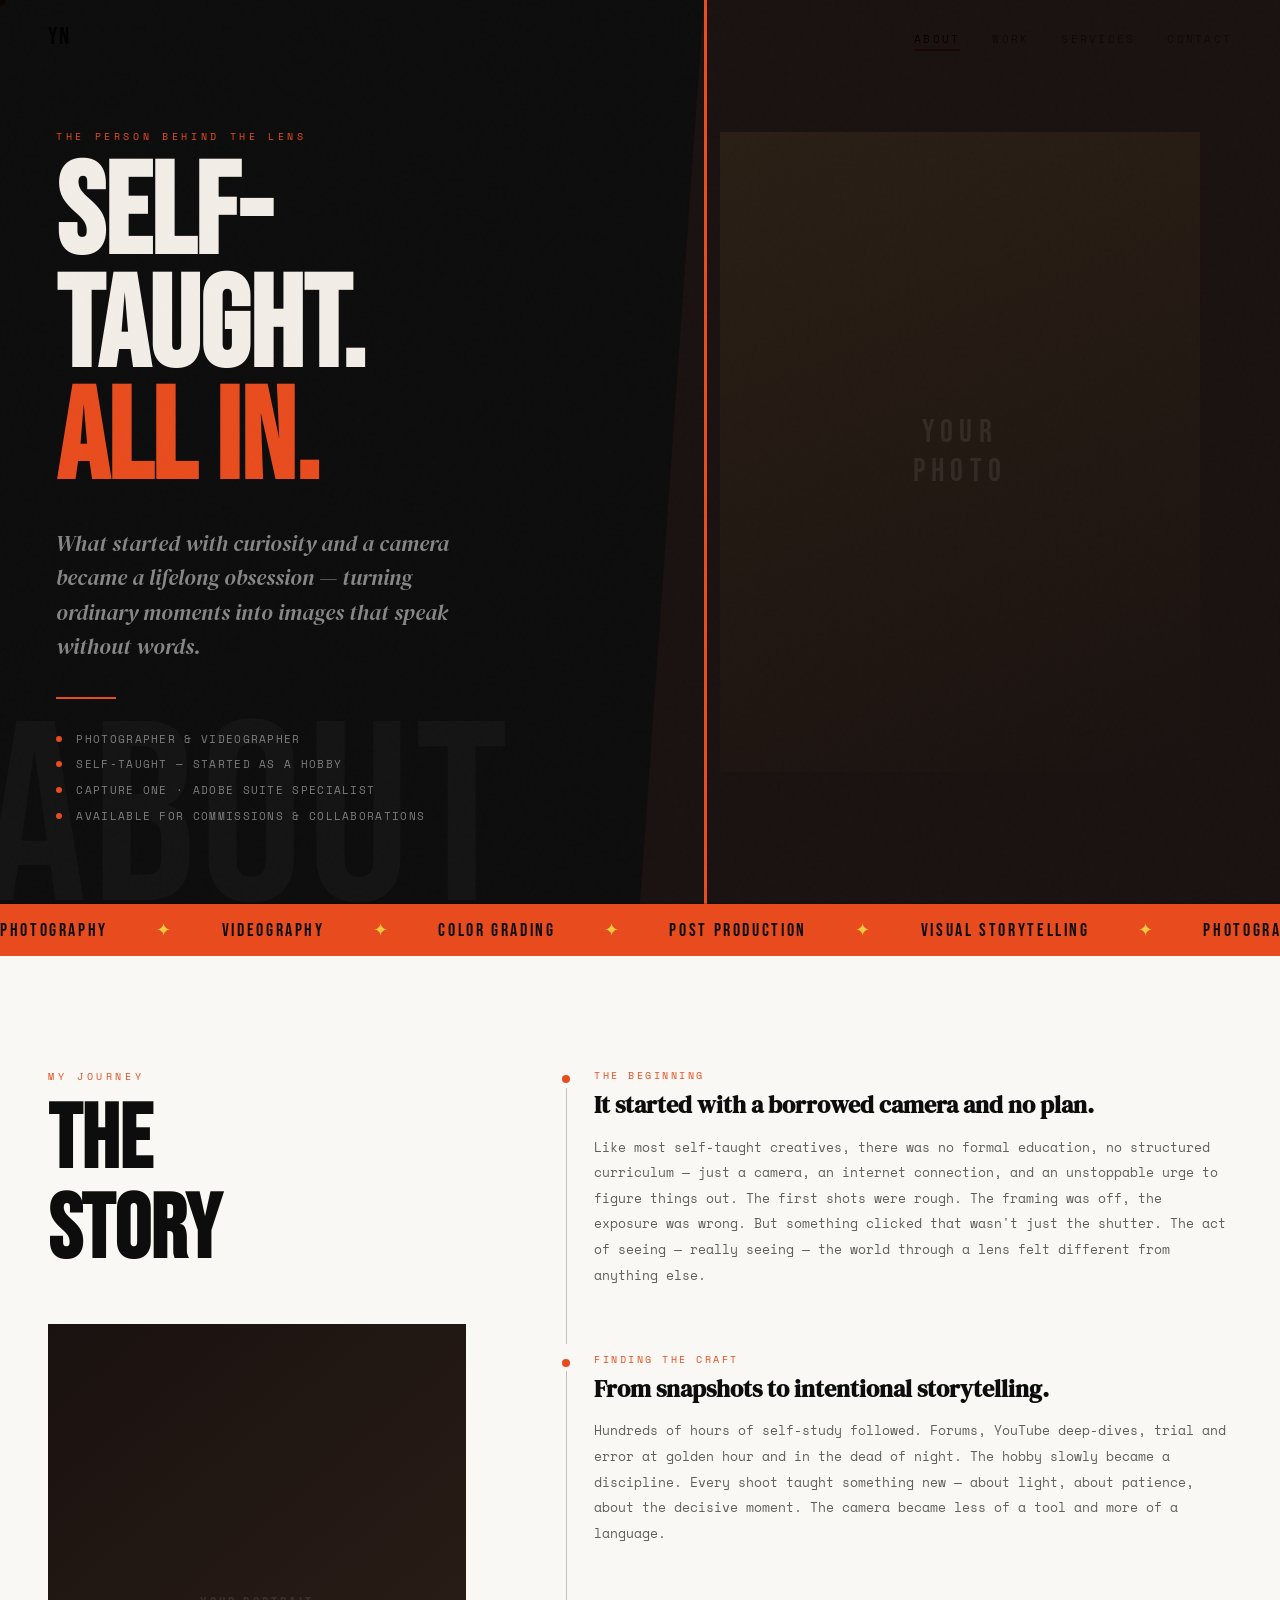
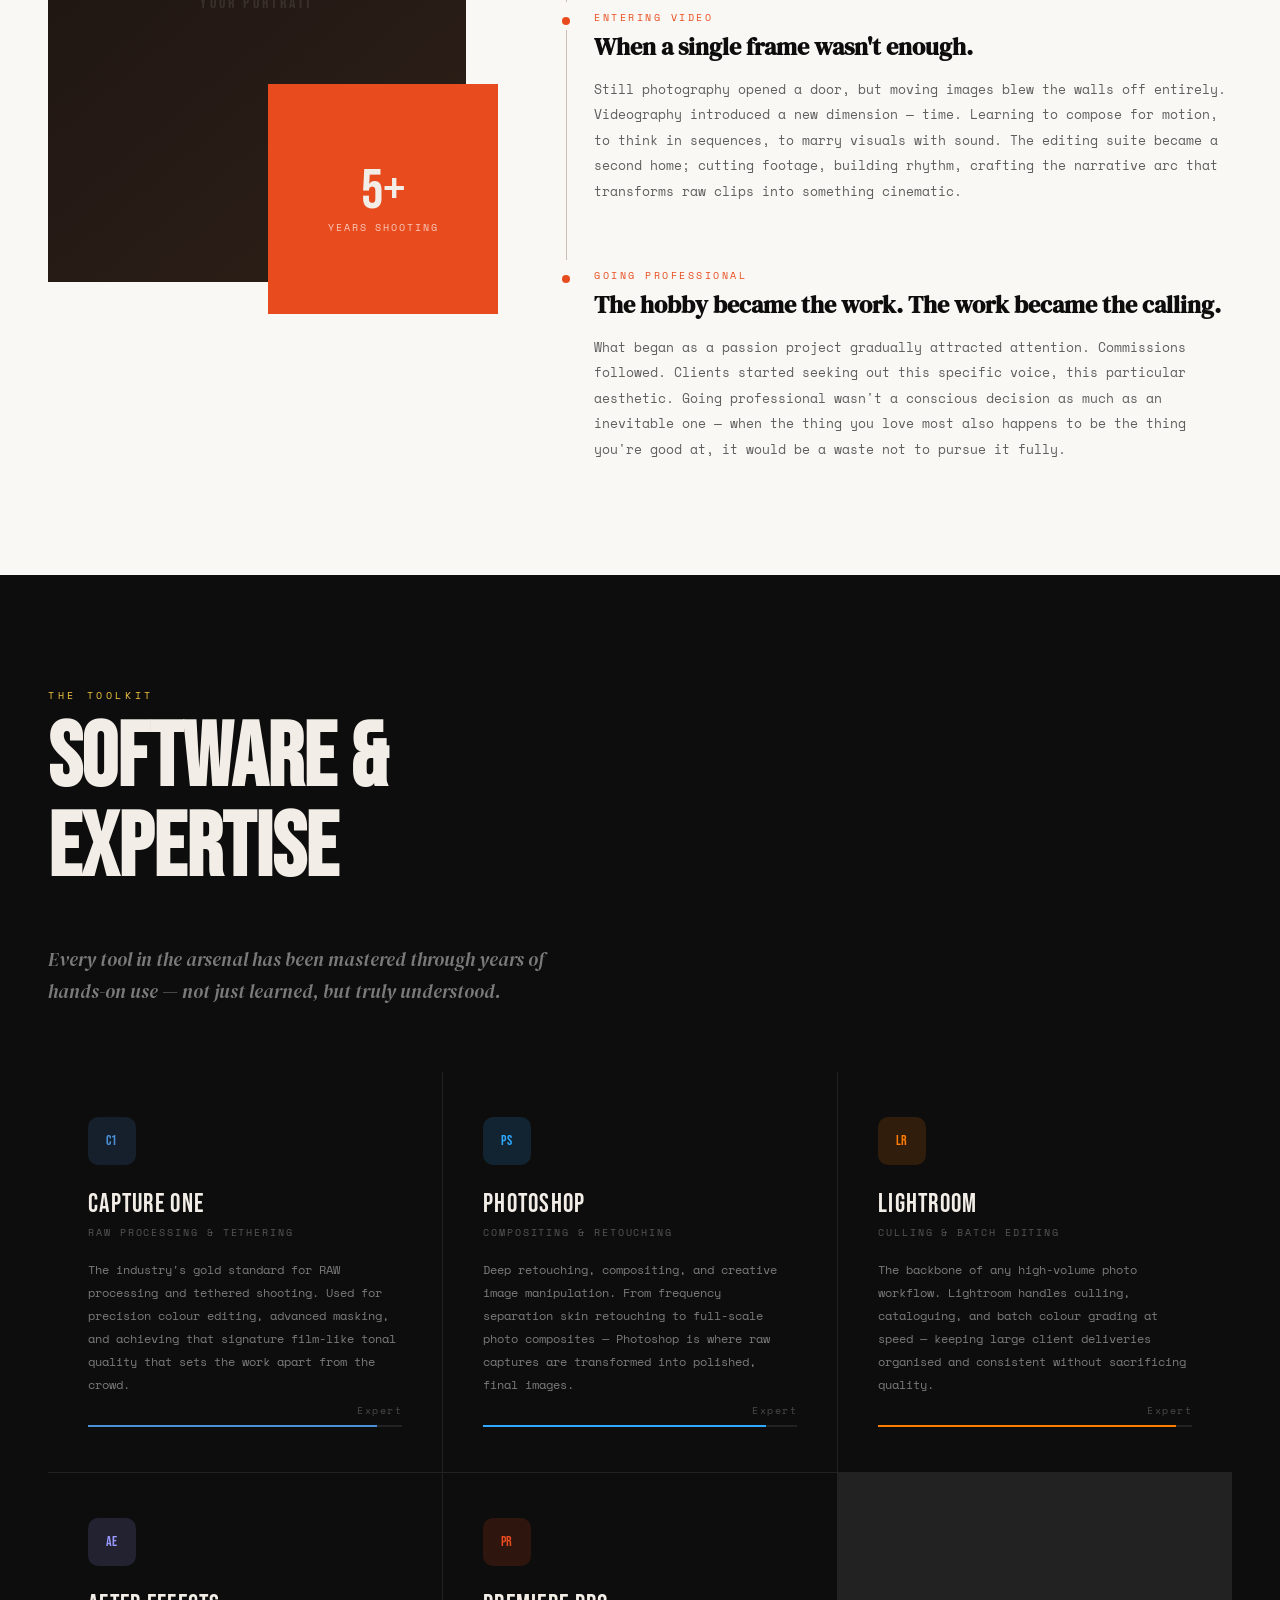
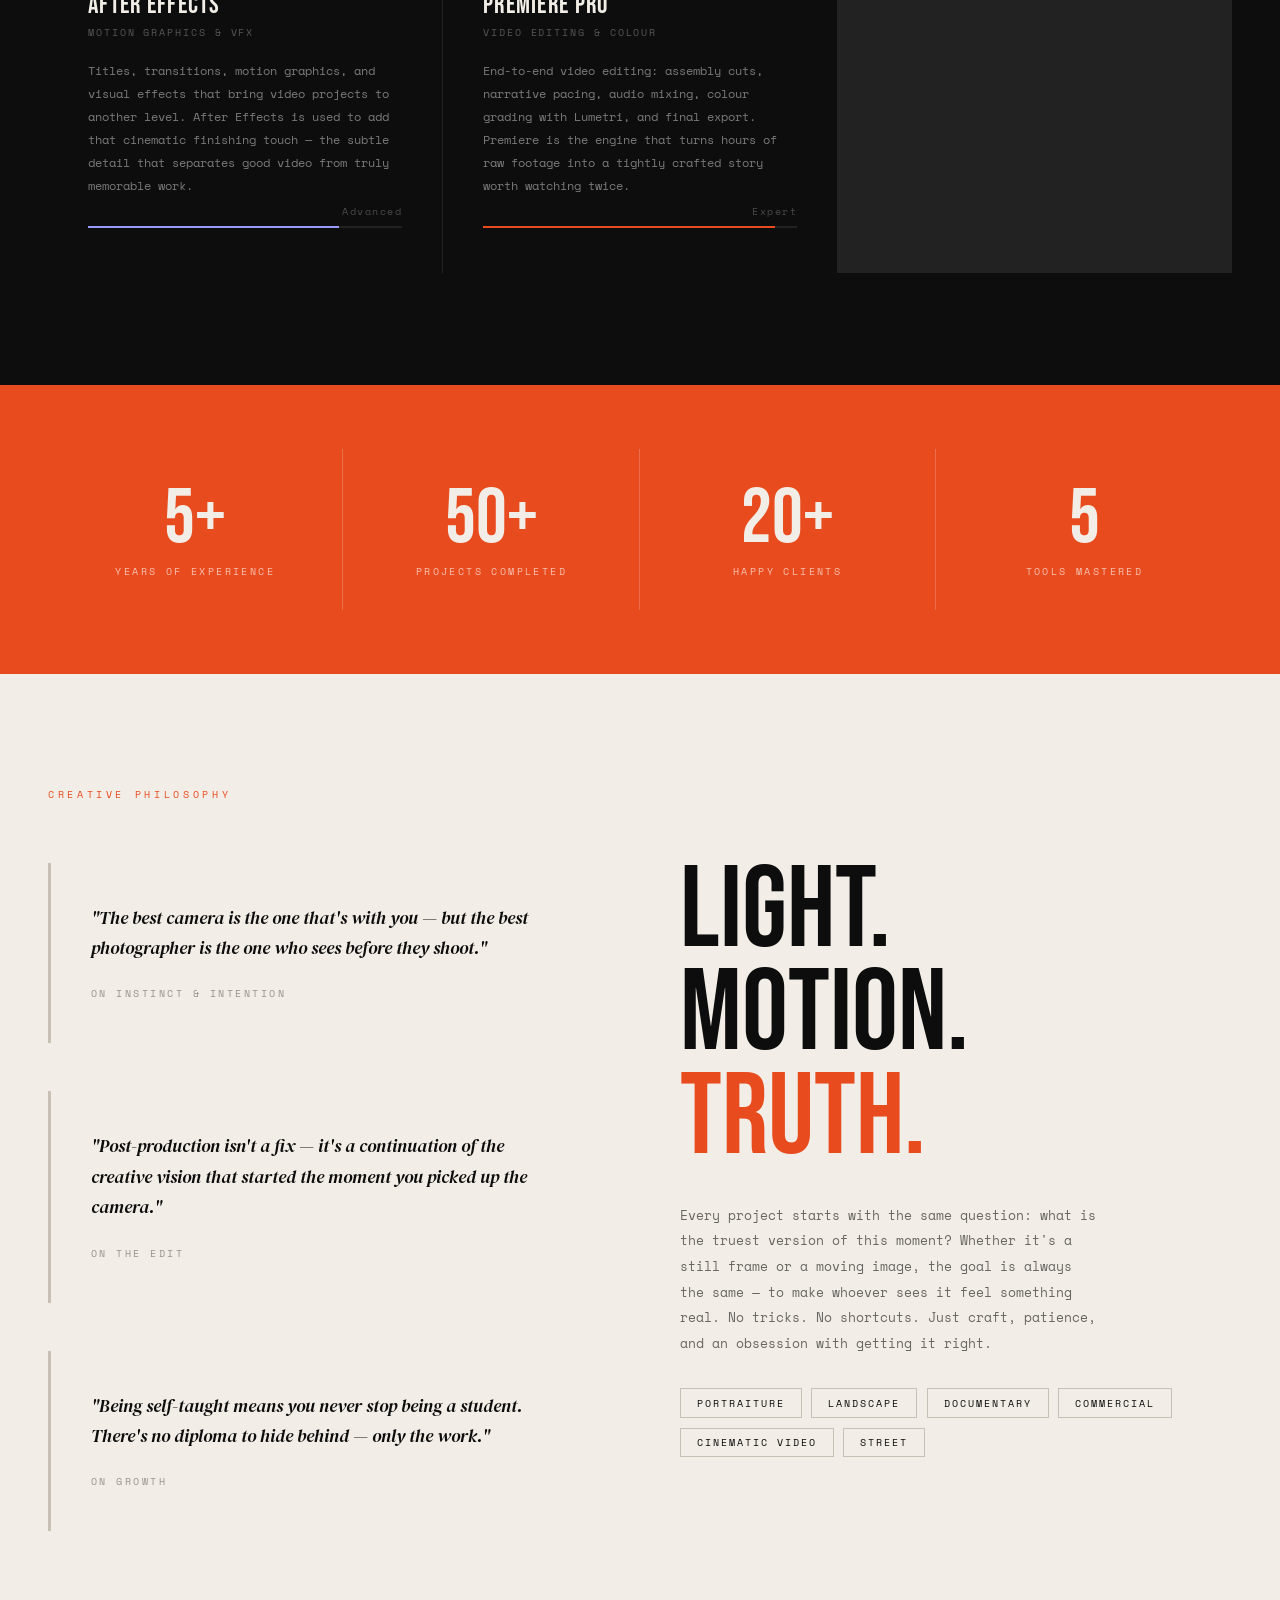
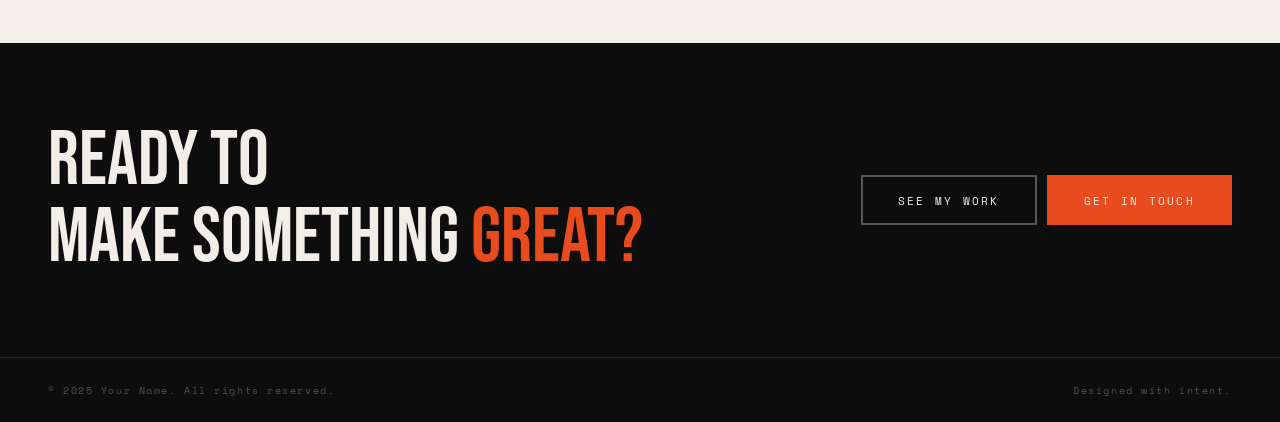
==== about.html @ b1ff2619 "Created the about me and links in the pages." ====
<!DOCTYPE html>
<html lang="en">
<head>
  <meta charset="UTF-8" />
  <meta name="viewport" content="width=device-width, initial-scale=1.0"/>
  <title>About — Your Name</title>
  <link href="https://fonts.googleapis.com/css2?family=Bebas+Neue&family=DM+Serif+Display:ital@0;1&family=Space+Mono:ital@0;1&display=swap" rel="stylesheet"/>
  <style>
    *, *::before, *::after { box-sizing: border-box; margin: 0; padding: 0; }

    :root {
      --ink:   #0d0d0d;
      --paper: #f2ede6;
      --fire:  #e84c1e;
      --gold:  #f5c842;
      --mist:  #c8c0b5;
      --white: #faf8f4;
    }

    html { scroll-behavior: smooth; }

    body {
      background: var(--paper);
      color: var(--ink);
      font-family: 'Space Mono', monospace;
      overflow-x: hidden;
      cursor: crosshair;
    }

    /* ── NOISE ── */
    body::before {
      content: '';
      position: fixed; inset: 0;
      background-image: url("data:image/svg+xml,%3Csvg viewBox='0 0 256 256' xmlns='http://www.w3.org/2000/svg'%3E%3Cfilter id='noise'%3E%3CfeTurbulence type='fractalNoise' baseFrequency='0.9' numOctaves='4' stitchTiles='stitch'/%3E%3C/filter%3E%3Crect width='100%25' height='100%25' filter='url(%23noise)' opacity='0.04'/%3E%3C/svg%3E");
      pointer-events: none; z-index: 9999; opacity: 0.4;
    }

    /* ── CURSOR ── */
    .cursor {
      width: 12px; height: 12px;
      background: var(--fire); border-radius: 50%;
      position: fixed; pointer-events: none; z-index: 10000;
      transform: translate(-50%, -50%);
      transition: transform 0.12s ease, background 0.2s;
      mix-blend-mode: multiply;
    }

    /* ── NAV ── */
    nav {
      position: fixed; top: 0; left: 0; right: 0;
      z-index: 100;
      display: flex; justify-content: space-between; align-items: center;
      padding: 1.4rem 3rem;
      mix-blend-mode: multiply;
    }
    .nav-logo {
      font-family: 'Bebas Neue', sans-serif;
      font-size: 1.5rem; letter-spacing: 0.1em;
      color: var(--ink); text-decoration: none;
    }
    .nav-links { display: flex; gap: 2rem; list-style: none; }
    .nav-links a {
      font-size: 0.7rem; letter-spacing: 0.2em;
      text-transform: uppercase; color: var(--ink);
      text-decoration: none; opacity: 0.6; transition: opacity 0.2s;
    }
    .nav-links a:hover { opacity: 1; }
    .nav-links a.active {
      opacity: 1; border-bottom: 2px solid var(--fire); padding-bottom: 2px;
    }

    /* ── HERO ── */
    .hero {
      min-height: 100vh;
      background: var(--ink);
      display: grid;
      grid-template-columns: 1fr 1fr;
      position: relative; overflow: hidden;
    }

    /* Large ghost text behind everything */
    .hero-ghost {
      position: absolute;
      bottom: -3rem; left: -1rem;
      font-family: 'Bebas Neue', sans-serif;
      font-size: clamp(6rem, 20vw, 18rem);
      color: rgba(255,255,255,0.03);
      letter-spacing: 0.02em;
      line-height: 1; pointer-events: none;
      white-space: nowrap;
    }

    .hero-left {
      display: flex; flex-direction: column; justify-content: flex-end;
      padding: 8rem 3.5rem 5rem;
      position: relative; z-index: 2;
    }

    .hero-label {
      font-size: 0.65rem; letter-spacing: 0.35em;
      text-transform: uppercase; color: var(--fire);
      margin-bottom: 1rem;
      opacity: 0; animation: fadeUp 0.7s ease 0.2s forwards;
    }

    .hero-title {
      font-family: 'Bebas Neue', sans-serif;
      font-size: clamp(4.5rem, 10vw, 9.5rem);
      line-height: 0.88; color: var(--paper);
      opacity: 0; animation: fadeUp 0.8s ease 0.35s forwards;
    }
    .hero-title span { color: var(--fire); }

    .hero-intro {
      font-family: 'DM Serif Display', serif;
      font-style: italic;
      font-size: clamp(1rem, 1.8vw, 1.35rem);
      color: rgba(255,255,255,0.5);
      line-height: 1.6; margin-top: 1.8rem; max-width: 400px;
      opacity: 0; animation: fadeUp 0.8s ease 0.5s forwards;
    }

    .hero-divider {
      width: 60px; height: 2px; background: var(--fire);
      margin: 2rem 0;
      opacity: 0; animation: fadeUp 0.8s ease 0.6s forwards;
    }

    .hero-quick-facts {
      display: flex; flex-direction: column; gap: 0.6rem;
      opacity: 0; animation: fadeUp 0.8s ease 0.7s forwards;
    }

    .fact {
      display: flex; align-items: center; gap: 0.9rem;
      font-size: 0.68rem; letter-spacing: 0.12em;
      text-transform: uppercase; color: rgba(255,255,255,0.45);
    }
    .fact-dot {
      width: 6px; height: 6px; border-radius: 50%;
      background: var(--fire); flex-shrink: 0;
    }

    .hero-right {
      position: relative; overflow: hidden;
    }

    .hero-photo-frame {
      position: absolute; inset: 0;
      clip-path: polygon(10% 0, 100% 0, 100% 100%, 0% 100%);
      background: #1a1210;
      display: flex; align-items: center; justify-content: center;
      opacity: 0; animation: fadeIn 1.2s ease 0.4s forwards;
    }

    .hero-photo-inner {
      width: 75%; aspect-ratio: 3/4;
      background: linear-gradient(160deg, #2a1f15 0%, #1a1210 100%);
      position: relative; overflow: hidden;
    }

    .hero-photo-inner img {
      width: 100%; height: 100%;
      object-fit: cover; object-position: center top;
      display: block;
    }

    /* Placeholder label */
    .hero-photo-inner::after {
      content: 'YOUR\APHOTO';
      white-space: pre;
      font-family: 'Bebas Neue', sans-serif;
      font-size: 2rem; letter-spacing: 0.2em;
      color: rgba(255,255,255,0.08);
      position: absolute; inset: 0;
      display: flex; align-items: center; justify-content: center;
      text-align: center;
    }

    /* Accent stripe */
    .hero-photo-frame::after {
      content: '';
      position: absolute; top: 0; left: 10%; width: 3px; height: 100%;
      background: var(--fire);
    }

    /* ── MARQUEE ── */
    .marquee-strip {
      background: var(--fire); padding: 0.9rem 0;
      overflow: hidden; white-space: nowrap;
    }
    .marquee-inner {
      display: inline-flex; gap: 3rem;
      animation: marquee 20s linear infinite;
    }
    .marquee-inner span {
      font-family: 'Bebas Neue', sans-serif;
      font-size: 1.1rem; letter-spacing: 0.15em;
    }
    .marquee-dot { color: var(--gold); }

    /* ── SECTION BASE ── */
    section { padding: 7rem 3rem; }

    .section-tag {
      font-size: 0.65rem; letter-spacing: 0.35em;
      text-transform: uppercase; color: var(--fire);
      margin-bottom: 0.8rem; display: block;
    }

    .section-title {
      font-family: 'Bebas Neue', sans-serif;
      font-size: clamp(3rem, 7vw, 6rem);
      line-height: 1; color: var(--ink); margin-bottom: 3rem;
    }

    /* ── STORY SECTION ── */
    #story { background: var(--white); }

    .story-layout {
      display: grid;
      grid-template-columns: 1fr 1.6fr;
      gap: 6rem; align-items: start;
      max-width: 1200px; margin: 0 auto;
    }

    .story-sticky {
      position: sticky; top: 8rem;
    }

    .story-year-block {
      margin-bottom: 2.5rem;
    }

    .year-num {
      font-family: 'Bebas Neue', sans-serif;
      font-size: 5rem; color: var(--mist);
      line-height: 1; display: block;
    }

    .year-label {
      font-size: 0.65rem; letter-spacing: 0.25em;
      text-transform: uppercase; opacity: 0.4;
    }

    .story-image-stack { position: relative; }

    .story-img-main {
      width: 100%;
      aspect-ratio: 3/4;
      background: linear-gradient(140deg, #1a1210, #2e2018);
      position: relative; overflow: hidden;
    }

    .story-img-main img {
      width: 100%; height: 100%;
      object-fit: cover; display: block;
    }

    .story-img-main::after {
      content: 'YOUR PORTRAIT';
      font-family: 'Bebas Neue', sans-serif;
      font-size: 1rem; letter-spacing: 0.2em;
      color: rgba(255,255,255,0.1);
      position: absolute; inset: 0;
      display: flex; align-items: center; justify-content: center;
    }

    .story-img-accent {
      position: absolute; bottom: -2rem; right: -2rem;
      width: 55%; aspect-ratio: 1;
      background: var(--fire);
      display: flex; align-items: center; justify-content: center;
      flex-direction: column;
      z-index: 2;
    }

    .accent-num {
      font-family: 'Bebas Neue', sans-serif;
      font-size: 3.5rem; color: var(--paper); line-height: 1;
    }
    .accent-label {
      font-size: 0.6rem; letter-spacing: 0.2em;
      text-transform: uppercase; color: rgba(255,255,255,0.7);
    }

    /* Timeline entries */
    .story-entries { display: flex; flex-direction: column; gap: 4rem; }

    .story-entry { position: relative; padding-left: 2rem; }

    .story-entry::before {
      content: '';
      position: absolute; left: 0; top: 0.4rem;
      width: 8px; height: 8px; border-radius: 50%;
      background: var(--fire);
    }

    .story-entry::after {
      content: '';
      position: absolute; left: 3.5px; top: 1.2rem;
      width: 1px; bottom: -3.5rem;
      background: var(--mist);
    }

    .story-entry:last-child::after { display: none; }

    .entry-period {
      font-size: 0.62rem; letter-spacing: 0.25em;
      text-transform: uppercase; color: var(--fire);
      margin-bottom: 0.5rem;
    }

    .entry-heading {
      font-family: 'DM Serif Display', serif;
      font-size: 1.5rem; margin-bottom: 0.9rem; line-height: 1.2;
    }

    .entry-body {
      font-size: 0.82rem; line-height: 1.95; opacity: 0.65;
    }

    /* ── TOOLS / SOFTWARE ── */
    #tools { background: var(--ink); }
    #tools .section-title { color: var(--paper); }
    #tools .section-tag { color: var(--gold); }

    .tools-intro {
      font-family: 'DM Serif Display', serif;
      font-style: italic;
      font-size: 1.2rem; color: rgba(255,255,255,0.45);
      max-width: 520px; line-height: 1.7;
      margin-bottom: 4rem;
    }

    .tools-grid {
      display: grid;
      grid-template-columns: repeat(3, 1fr);
      gap: 1px;
      background: #222;
      max-width: 1200px; margin: 0 auto;
    }

    .tool-card {
      background: #0d0d0d;
      padding: 2.8rem 2.5rem;
      position: relative; overflow: hidden;
      transition: background 0.3s;
    }

    .tool-card:hover { background: #141414; }

    .tool-card::before {
      content: '';
      position: absolute; bottom: 0; left: 0; right: 0;
      height: 3px;
      transform: scaleX(0); transform-origin: left;
      transition: transform 0.35s ease;
    }

    .tool-card:nth-child(1)::before { background: #4a90d9; }
    .tool-card:nth-child(2)::before { background: #31a8ff; }
    .tool-card:nth-child(3)::before { background: #ff7c00; }
    .tool-card:nth-child(4)::before { background: #9999ff; }
    .tool-card:nth-child(5)::before { background: var(--fire); }

    .tool-card:hover::before { transform: scaleX(1); }

    .tool-icon {
      width: 48px; height: 48px;
      border-radius: 10px;
      display: flex; align-items: center; justify-content: center;
      margin-bottom: 1.5rem;
      font-family: 'Bebas Neue', sans-serif;
      font-size: 0.85rem; letter-spacing: 0.05em;
    }

    .tool-card:nth-child(1) .tool-icon { background: rgba(74,144,217,0.15); color: #4a90d9; }
    .tool-card:nth-child(2) .tool-icon { background: rgba(49,168,255,0.15); color: #31a8ff; }
    .tool-card:nth-child(3) .tool-icon { background: rgba(255,124,0,0.15);   color: #ff7c00; }
    .tool-card:nth-child(4) .tool-icon { background: rgba(153,153,255,0.15); color: #9999ff; }
    .tool-card:nth-child(5) .tool-icon { background: rgba(232,76,30,0.15);   color: var(--fire); }

    .tool-name {
      font-family: 'Bebas Neue', sans-serif;
      font-size: 1.6rem; letter-spacing: 0.05em;
      color: var(--paper); margin-bottom: 0.3rem;
    }

    .tool-category {
      font-size: 0.6rem; letter-spacing: 0.2em;
      text-transform: uppercase; color: rgba(255,255,255,0.3);
      margin-bottom: 1.2rem;
    }

    .tool-desc {
      font-size: 0.78rem; line-height: 1.85;
      color: rgba(255,255,255,0.45);
    }

    .tool-skill-bar {
      margin-top: 1.8rem;
      height: 2px; background: #222; position: relative;
    }

    .tool-skill-fill {
      position: absolute; top: 0; left: 0; height: 100%;
      width: 0;
      transition: width 1.2s cubic-bezier(0.16, 1, 0.3, 1) 0.3s;
    }

    .tool-card:nth-child(1) .tool-skill-fill { background: #4a90d9; }
    .tool-card:nth-child(2) .tool-skill-fill { background: #31a8ff; }
    .tool-card:nth-child(3) .tool-skill-fill { background: #ff7c00; }
    .tool-card:nth-child(4) .tool-skill-fill { background: #9999ff; }
    .tool-card:nth-child(5) .tool-skill-fill { background: var(--fire); }

    .tool-skill-label {
      position: absolute; right: 0; top: -1.4rem;
      font-size: 0.6rem; letter-spacing: 0.15em;
      color: rgba(255,255,255,0.25);
    }

    /* ── PHILOSOPHY ── */
    #philosophy { background: var(--paper); overflow: hidden; }

    .philosophy-layout {
      max-width: 1200px; margin: 0 auto;
      display: grid; grid-template-columns: 1fr 1fr;
      gap: 5rem; align-items: center;
    }

    .philosophy-quotes { display: flex; flex-direction: column; gap: 3rem; }

    .quote-block {
      padding: 2.5rem;
      border-left: 3px solid var(--mist);
      position: relative;
      transition: border-color 0.3s;
    }
    .quote-block:hover { border-color: var(--fire); }

    .quote-text {
      font-family: 'DM Serif Display', serif;
      font-style: italic;
      font-size: 1.15rem; line-height: 1.65;
      color: var(--ink); margin-bottom: 1rem;
    }

    .quote-attr {
      font-size: 0.62rem; letter-spacing: 0.25em;
      text-transform: uppercase; opacity: 0.4;
    }

    .philosophy-visual {
      position: relative;
    }

    .philosophy-big-text {
      font-family: 'Bebas Neue', sans-serif;
      font-size: clamp(4rem, 9vw, 8rem);
      line-height: 0.9; color: var(--ink);
    }

    .philosophy-big-text em {
      color: var(--fire); font-style: normal;
      display: block;
    }

    .philosophy-body {
      font-size: 0.82rem; line-height: 1.95;
      opacity: 0.6; margin-top: 2rem; max-width: 420px;
    }

    .philosophy-tags {
      display: flex; flex-wrap: wrap; gap: 0.6rem;
      margin-top: 2rem;
    }

    .ptag {
      padding: 0.4rem 1rem;
      border: 1px solid var(--mist);
      font-size: 0.62rem; letter-spacing: 0.2em;
      text-transform: uppercase; color: var(--ink);
      transition: background 0.2s, border-color 0.2s;
    }
    .ptag:hover { background: var(--fire); border-color: var(--fire); color: var(--paper); }

    /* ── NUMBERS BAND ── */
    .numbers-band {
      background: var(--fire); padding: 4rem 3rem;
      display: grid; grid-template-columns: repeat(4, 1fr);
      gap: 1px; background: var(--fire);
    }

    .number-item {
      background: var(--fire);
      padding: 2rem; text-align: center;
      border-right: 1px solid rgba(255,255,255,0.2);
    }
    .number-item:last-child { border-right: none; }

    .number-val {
      font-family: 'Bebas Neue', sans-serif;
      font-size: clamp(3rem, 6vw, 5rem);
      color: var(--paper); line-height: 1;
      display: block;
    }

    .number-label {
      font-size: 0.6rem; letter-spacing: 0.25em;
      text-transform: uppercase;
      color: rgba(255,255,255,0.65); margin-top: 0.4rem;
    }

    /* ── CTA ── */
    .cta-strip {
      background: var(--ink); padding: 5rem 3rem;
      display: flex; justify-content: space-between; align-items: center;
    }

    .cta-text {
      font-family: 'Bebas Neue', sans-serif;
      font-size: clamp(2.5rem, 6vw, 5rem);
      color: var(--paper); line-height: 1;
    }
    .cta-text span { color: var(--fire); }

    .btn {
      display: inline-block;
      padding: 0.9rem 2.2rem;
      background: var(--fire); color: var(--paper);
      font-family: 'Space Mono', monospace;
      font-size: 0.7rem; letter-spacing: 0.2em;
      text-transform: uppercase; text-decoration: none;
      border: 2px solid var(--fire);
      transition: background 0.2s, color 0.2s, transform 0.2s;
      white-space: nowrap;
    }
    .btn:hover { background: var(--gold); border-color: var(--gold); color: var(--ink); transform: translate(-3px,-3px); }

    .btn-outline {
      background: transparent; color: var(--paper);
      border-color: rgba(255,255,255,0.3);
      margin-left: 1rem;
    }
    .btn-outline:hover { background: var(--paper); color: var(--ink); border-color: var(--paper); }

    /* ── FOOTER ── */
    footer {
      background: var(--ink); border-top: 1px solid #222;
      padding: 1.5rem 3rem;
      display: flex; justify-content: space-between; align-items: center;
      color: var(--paper);
    }
    footer p { font-size: 0.65rem; opacity: 0.3; letter-spacing: 0.15em; }

    /* ── ANIMATIONS ── */
    @keyframes fadeUp {
      from { opacity: 0; transform: translateY(30px); }
      to   { opacity: 1; transform: translateY(0); }
    }
    @keyframes fadeIn {
      from { opacity: 0; }
      to   { opacity: 1; }
    }
    @keyframes marquee {
      from { transform: translateX(0); }
      to   { transform: translateX(-50%); }
    }

    .reveal {
      opacity: 0; transform: translateY(40px);
      transition: opacity 0.75s ease, transform 0.75s ease;
    }
    .reveal.visible { opacity: 1; transform: translateY(0); }

    .reveal-delay-1 { transition-delay: 0.1s; }
    .reveal-delay-2 { transition-delay: 0.2s; }
    .reveal-delay-3 { transition-delay: 0.3s; }
    .reveal-delay-4 { transition-delay: 0.4s; }

    /* ── RESPONSIVE ── */
    @media (max-width: 960px) {
      .hero { grid-template-columns: 1fr; }
      .hero-right { display: none; }
      .story-layout { grid-template-columns: 1fr; gap: 3rem; }
      .story-sticky { position: static; }
      .tools-grid { grid-template-columns: 1fr 1fr; }
      .philosophy-layout { grid-template-columns: 1fr; }
      .numbers-band { grid-template-columns: repeat(2, 1fr); }
      .cta-strip { flex-direction: column; gap: 2.5rem; text-align: center; }
    }
    @media (max-width: 600px) {
      nav { padding: 1.2rem 1.5rem; }
      section, .cta-strip { padding: 5rem 1.5rem; }
      .tools-grid { grid-template-columns: 1fr; }
      .numbers-band { grid-template-columns: 1fr 1fr; }
    }
  </style>
</head>
<body>

  <div class="cursor" id="cursor"></div>

  <!-- NAV -->
  <nav>
    <a href="portfolio.html" class="nav-logo">YN</a>
    <ul class="nav-links">
      <li><a href="about.html" class="active">About</a></li>
      <li><a href="works.html">Work</a></li>
      <li><a href="portfolio.html#services">Services</a></li>
      <li><a href="portfolio.html#contact">Contact</a></li>
    </ul>
  </nav>

  <!-- HERO -->
  <div class="hero">
    <div class="hero-ghost">ABOUT</div>
    <div class="hero-left">
      <p class="hero-label">The Person Behind the Lens</p>
      <h1 class="hero-title">Self-<br>Taught.<br><span>All In.</span></h1>
      <p class="hero-intro">What started with curiosity and a camera became a lifelong obsession — turning ordinary moments into images that speak without words.</p>
      <div class="hero-divider"></div>
      <div class="hero-quick-facts">
        <div class="fact"><div class="fact-dot"></div>Photographer &amp; Videographer</div>
        <div class="fact"><div class="fact-dot"></div>Self-Taught — Started as a Hobby</div>
        <div class="fact"><div class="fact-dot"></div>Capture One · Adobe Suite Specialist</div>
        <div class="fact"><div class="fact-dot"></div>Available for Commissions &amp; Collaborations</div>
      </div>
    </div>
    <div class="hero-right">
      <div class="hero-photo-frame">
        <div class="hero-photo-inner">
          <!-- Replace with: <img src="your-photo.jpg" alt="Your Name"> -->
        </div>
      </div>
    </div>
  </div>

  <!-- MARQUEE -->
  <div class="marquee-strip">
    <div class="marquee-inner">
      <span>Photography</span><span class="marquee-dot">✦</span>
      <span>Videography</span><span class="marquee-dot">✦</span>
      <span>Color Grading</span><span class="marquee-dot">✦</span>
      <span>Post Production</span><span class="marquee-dot">✦</span>
      <span>Visual Storytelling</span><span class="marquee-dot">✦</span>
      <span>Photography</span><span class="marquee-dot">✦</span>
      <span>Videography</span><span class="marquee-dot">✦</span>
      <span>Color Grading</span><span class="marquee-dot">✦</span>
      <span>Post Production</span><span class="marquee-dot">✦</span>
      <span>Visual Storytelling</span><span class="marquee-dot">✦</span>
    </div>
  </div>

  <!-- STORY -->
  <section id="story">
    <div class="story-layout">

      <!-- Sticky Left -->
      <div class="story-sticky reveal">
        <span class="section-tag">My Journey</span>
        <h2 class="section-title">The<br>Story</h2>
        <div class="story-image-stack">
          <div class="story-img-main">
            <!-- Replace with: <img src="your-story-photo.jpg" alt="Behind the scenes"> -->
          </div>
          <div class="story-img-accent">
            <span class="accent-num">5+</span>
            <span class="accent-label">Years Shooting</span>
          </div>
        </div>
      </div>

      <!-- Timeline Right -->
      <div class="story-entries">

        <div class="story-entry reveal">
          <div class="entry-period">The Beginning</div>
          <h3 class="entry-heading">It started with a borrowed camera and no plan.</h3>
          <p class="entry-body">Like most self-taught creatives, there was no formal education, no structured curriculum — just a camera, an internet connection, and an unstoppable urge to figure things out. The first shots were rough. The framing was off, the exposure was wrong. But something clicked that wasn't just the shutter. The act of seeing — really seeing — the world through a lens felt different from anything else.</p>
        </div>

        <div class="story-entry reveal reveal-delay-1">
          <div class="entry-period">Finding the Craft</div>
          <h3 class="entry-heading">From snapshots to intentional storytelling.</h3>
          <p class="entry-body">Hundreds of hours of self-study followed. Forums, YouTube deep-dives, trial and error at golden hour and in the dead of night. The hobby slowly became a discipline. Every shoot taught something new — about light, about patience, about the decisive moment. The camera became less of a tool and more of a language.</p>
        </div>

        <div class="story-entry reveal reveal-delay-2">
          <div class="entry-period">Entering Video</div>
          <h3 class="entry-heading">When a single frame wasn't enough.</h3>
          <p class="entry-body">Still photography opened a door, but moving images blew the walls off entirely. Videography introduced a new dimension — time. Learning to compose for motion, to think in sequences, to marry visuals with sound. The editing suite became a second home; cutting footage, building rhythm, crafting the narrative arc that transforms raw clips into something cinematic.</p>
        </div>

        <div class="story-entry reveal reveal-delay-3">
          <div class="entry-period">Going Professional</div>
          <h3 class="entry-heading">The hobby became the work. The work became the calling.</h3>
          <p class="entry-body">What began as a passion project gradually attracted attention. Commissions followed. Clients started seeking out this specific voice, this particular aesthetic. Going professional wasn't a conscious decision as much as an inevitable one — when the thing you love most also happens to be the thing you're good at, it would be a waste not to pursue it fully.</p>
        </div>

      </div>
    </div>
  </section>

  <!-- TOOLS -->
  <section id="tools">
    <div style="max-width:1200px; margin:0 auto;">
      <span class="section-tag reveal">The Toolkit</span>
      <h2 class="section-title reveal">Software &amp;<br>Expertise</h2>
      <p class="tools-intro reveal">Every tool in the arsenal has been mastered through years of hands-on use — not just learned, but truly understood.</p>

      <div class="tools-grid reveal">

        <div class="tool-card">
          <div class="tool-icon">C1</div>
          <div class="tool-name">Capture One</div>
          <div class="tool-category">RAW Processing &amp; Tethering</div>
          <p class="tool-desc">The industry's gold standard for RAW processing and tethered shooting. Used for precision colour editing, advanced masking, and achieving that signature film-like tonal quality that sets the work apart from the crowd.</p>
          <div class="tool-skill-bar">
            <span class="tool-skill-label">Expert</span>
            <div class="tool-skill-fill" data-width="92%"></div>
          </div>
        </div>

        <div class="tool-card">
          <div class="tool-icon">PS</div>
          <div class="tool-name">Photoshop</div>
          <div class="tool-category">Compositing &amp; Retouching</div>
          <p class="tool-desc">Deep retouching, compositing, and creative image manipulation. From frequency separation skin retouching to full-scale photo composites — Photoshop is where raw captures are transformed into polished, final images.</p>
          <div class="tool-skill-bar">
            <span class="tool-skill-label">Expert</span>
            <div class="tool-skill-fill" data-width="90%"></div>
          </div>
        </div>

        <div class="tool-card">
          <div class="tool-icon">LR</div>
          <div class="tool-name">Lightroom</div>
          <div class="tool-category">Culling &amp; Batch Editing</div>
          <p class="tool-desc">The backbone of any high-volume photo workflow. Lightroom handles culling, cataloguing, and batch colour grading at speed — keeping large client deliveries organised and consistent without sacrificing quality.</p>
          <div class="tool-skill-bar">
            <span class="tool-skill-label">Expert</span>
            <div class="tool-skill-fill" data-width="95%"></div>
          </div>
        </div>

        <div class="tool-card">
          <div class="tool-icon">AE</div>
          <div class="tool-name">After Effects</div>
          <div class="tool-category">Motion Graphics &amp; VFX</div>
          <p class="tool-desc">Titles, transitions, motion graphics, and visual effects that bring video projects to another level. After Effects is used to add that cinematic finishing touch — the subtle detail that separates good video from truly memorable work.</p>
          <div class="tool-skill-bar">
            <span class="tool-skill-label">Advanced</span>
            <div class="tool-skill-fill" data-width="80%"></div>
          </div>
        </div>

        <div class="tool-card">
          <div class="tool-icon">PR</div>
          <div class="tool-name">Premiere Pro</div>
          <div class="tool-category">Video Editing &amp; Colour</div>
          <p class="tool-desc">End-to-end video editing: assembly cuts, narrative pacing, audio mixing, colour grading with Lumetri, and final export. Premiere is the engine that turns hours of raw footage into a tightly crafted story worth watching twice.</p>
          <div class="tool-skill-bar">
            <span class="tool-skill-label">Expert</span>
            <div class="tool-skill-fill" data-width="93%"></div>
          </div>
        </div>

      </div>
    </div>
  </section>

  <!-- NUMBERS -->
  <div class="numbers-band reveal">
    <div class="number-item">
      <span class="number-val">5+</span>
      <div class="number-label">Years of Experience</div>
    </div>
    <div class="number-item">
      <span class="number-val">50+</span>
      <div class="number-label">Projects Completed</div>
    </div>
    <div class="number-item">
      <span class="number-val">20+</span>
      <div class="number-label">Happy Clients</div>
    </div>
    <div class="number-item">
      <span class="number-val">5</span>
      <div class="number-label">Tools Mastered</div>
    </div>
  </div>

  <!-- PHILOSOPHY -->
  <section id="philosophy">
    <div class="philosophy-layout">
      <div class="philosophy-quotes reveal">
        <span class="section-tag">Creative Philosophy</span>
        <div class="quote-block">
          <p class="quote-text">"The best camera is the one that's with you — but the best photographer is the one who sees before they shoot."</p>
          <span class="quote-attr">On instinct &amp; intention</span>
        </div>
        <div class="quote-block">
          <p class="quote-text">"Post-production isn't a fix — it's a continuation of the creative vision that started the moment you picked up the camera."</p>
          <span class="quote-attr">On the edit</span>
        </div>
        <div class="quote-block">
          <p class="quote-text">"Being self-taught means you never stop being a student. There's no diploma to hide behind — only the work."</p>
          <span class="quote-attr">On growth</span>
        </div>
      </div>

      <div class="philosophy-visual reveal reveal-delay-2">
        <div class="philosophy-big-text">
          Light.<br>Motion.<br><em>Truth.</em>
        </div>
        <p class="philosophy-body">Every project starts with the same question: what is the truest version of this moment? Whether it's a still frame or a moving image, the goal is always the same — to make whoever sees it feel something real. No tricks. No shortcuts. Just craft, patience, and an obsession with getting it right.</p>
        <div class="philosophy-tags">
          <span class="ptag">Portraiture</span>
          <span class="ptag">Landscape</span>
          <span class="ptag">Documentary</span>
          <span class="ptag">Commercial</span>
          <span class="ptag">Cinematic Video</span>
          <span class="ptag">Street</span>
        </div>
      </div>
    </div>
  </section>

  <!-- CTA -->
  <div class="cta-strip reveal">
    <div class="cta-text">Ready to<br>make something <span>great?</span></div>
    <div>
      <a href="works.html" class="btn btn-outline">See My Work</a>
      <a href="portfolio.html#contact" class="btn">Get in Touch</a>
    </div>
  </div>

  <!-- FOOTER -->
  <footer>
    <p>© 2025 Your Name. All rights reserved.</p>
    <p>Designed with intent.</p>
  </footer>

  <script>
    // ── Cursor ──
    const cursor = document.getElementById('cursor');
    document.addEventListener('mousemove', e => {
      cursor.style.left = e.clientX + 'px';
      cursor.style.top  = e.clientY + 'px';
    });
    document.querySelectorAll('a, button, .tool-card, .quote-block, .ptag').forEach(el => {
      el.addEventListener('mouseenter', () => { cursor.style.transform = 'translate(-50%,-50%) scale(3)'; cursor.style.background = '#f5c842'; });
      el.addEventListener('mouseleave', () => { cursor.style.transform = 'translate(-50%,-50%) scale(1)'; cursor.style.background = '#e84c1e'; });
    });

    // ── Scroll reveal + skill bars ──
    const observer = new IntersectionObserver(entries => {
      entries.forEach(e => {
        if (!e.isIntersecting) return;
        e.target.classList.add('visible');

        // Animate skill bars inside revealed cards
        e.target.querySelectorAll('.tool-skill-fill').forEach(bar => {
          bar.style.width = bar.dataset.width;
        });
      });
    }, { threshold: 0.1 });

    document.querySelectorAll('.reveal').forEach(el => observer.observe(el));

    // Also watch individual tool cards for bar animation
    document.querySelectorAll('.tool-card').forEach(card => {
      observer.observe(card);
    });
  </script>
</body>
</html>
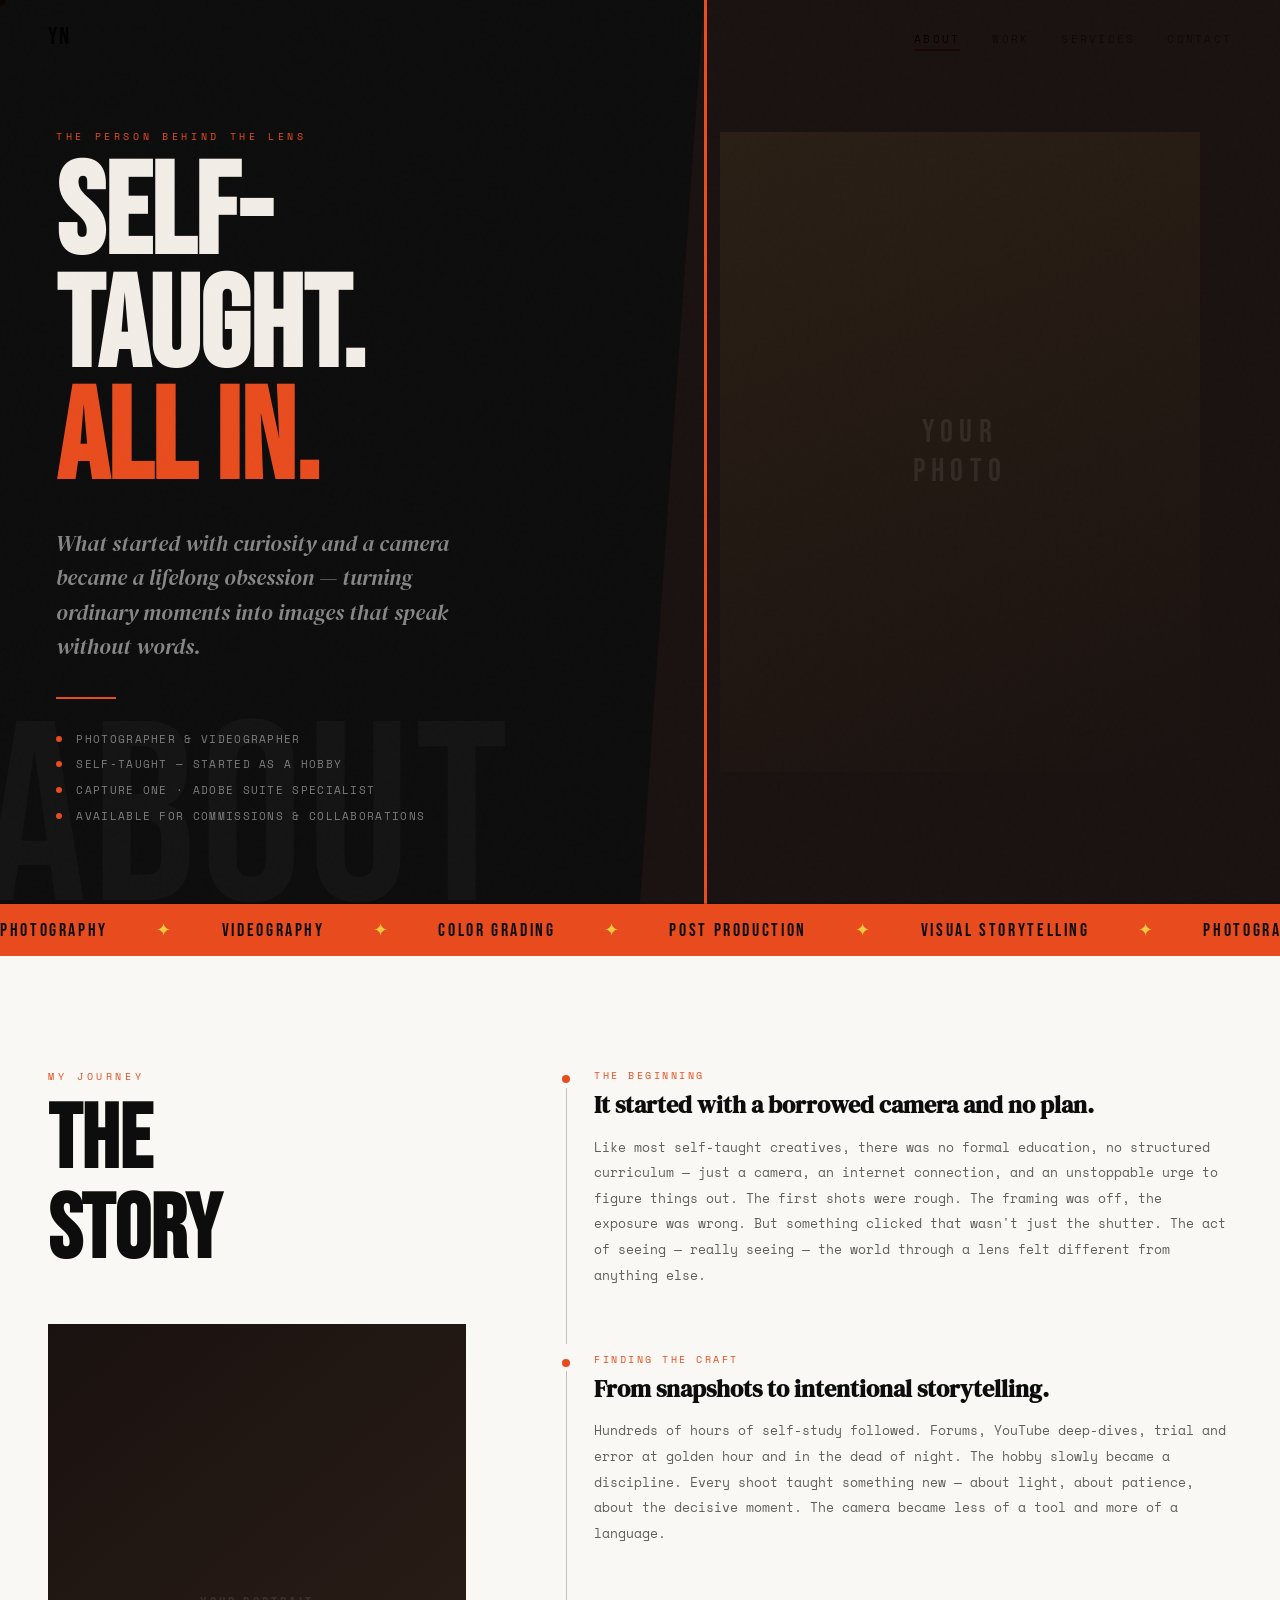
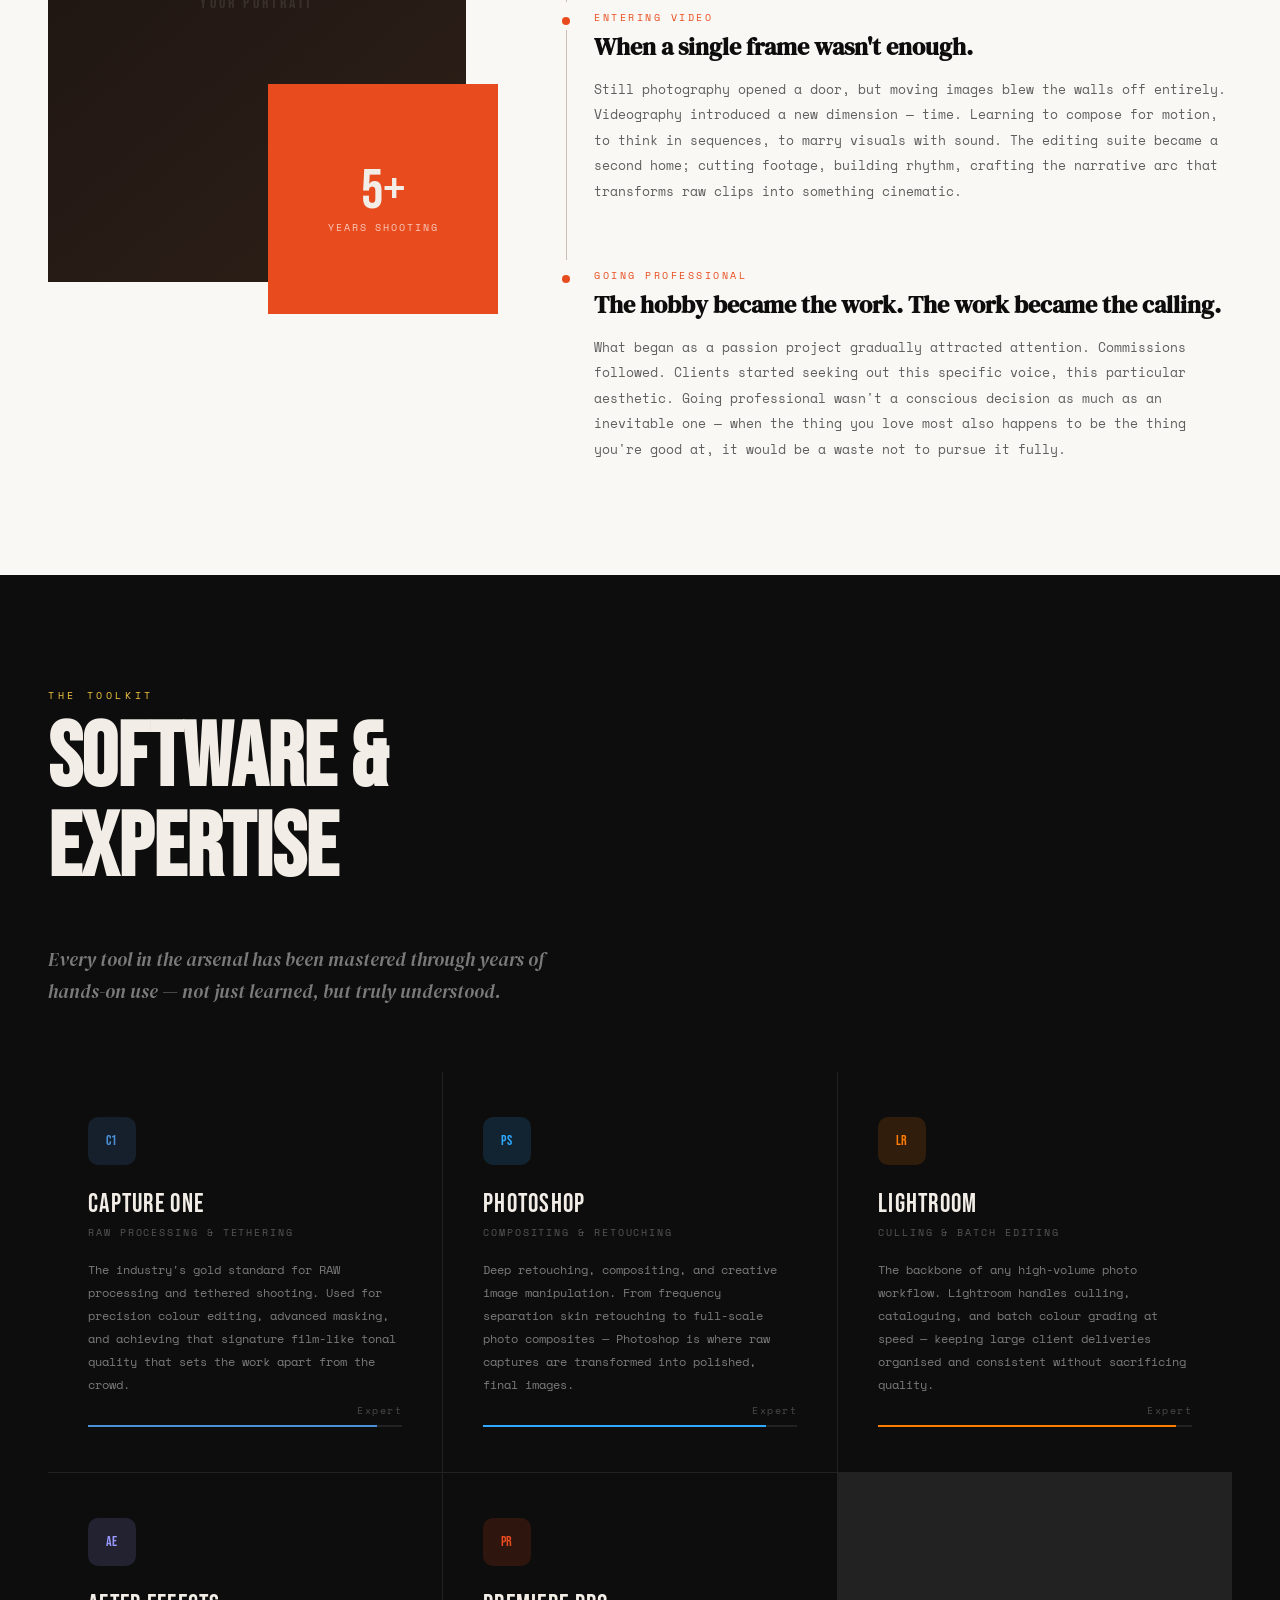
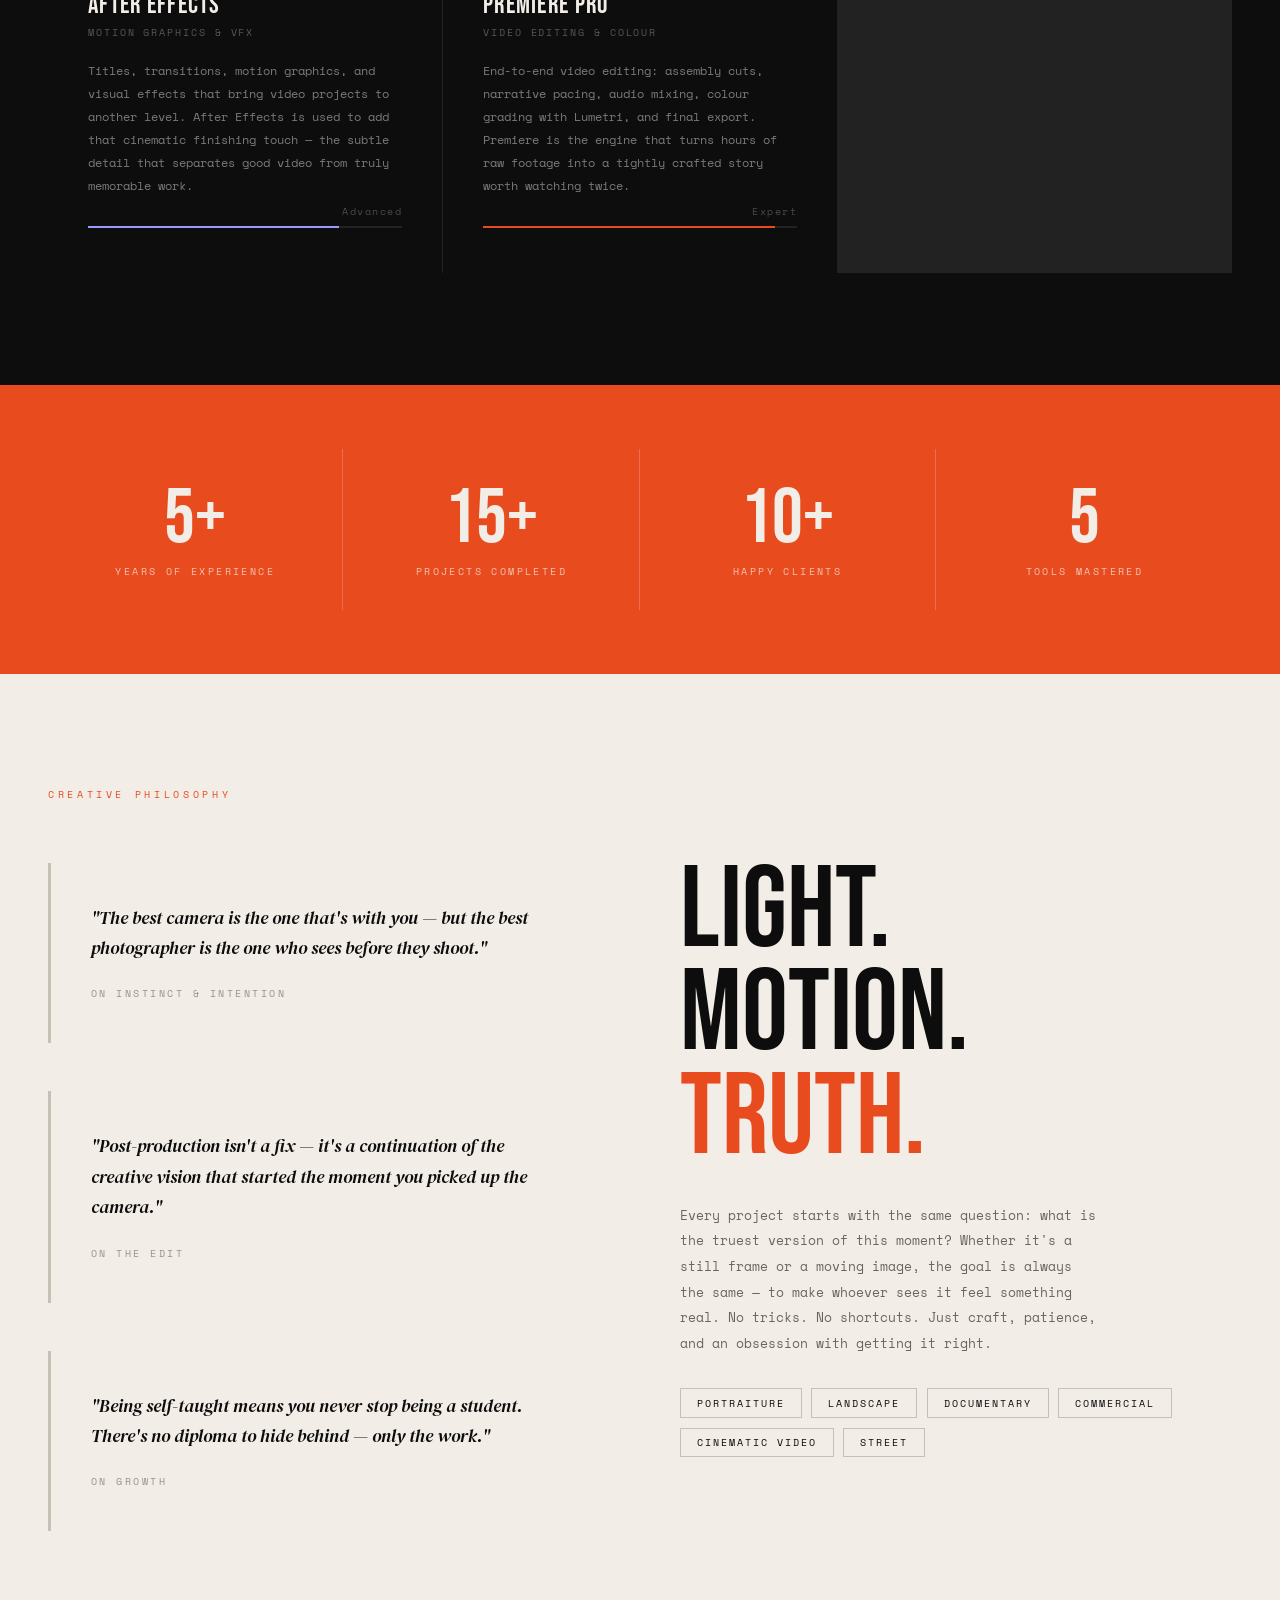
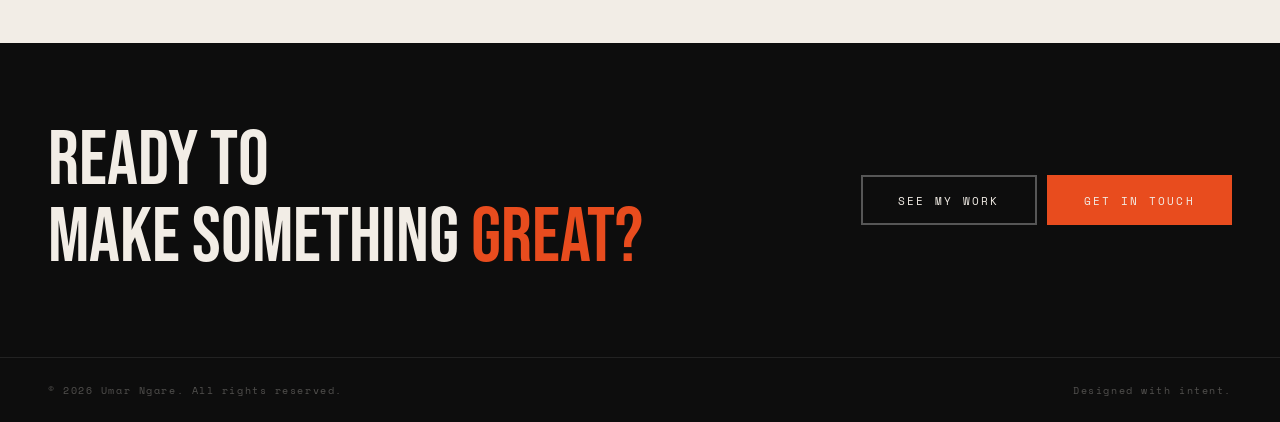
==== commit d5af22f4: "Modified the nav links for the about and works page." ====
--- a/about.html
+++ b/about.html
@@ -3,601 +3,9 @@
 <head>
   <meta charset="UTF-8" />
   <meta name="viewport" content="width=device-width, initial-scale=1.0"/>
-  <title>About — Your Name</title>
+  <title>About — Umar Ngare</title>
   <link href="https://fonts.googleapis.com/css2?family=Bebas+Neue&family=DM+Serif+Display:ital@0;1&family=Space+Mono:ital@0;1&display=swap" rel="stylesheet"/>
-  <style>
-    *, *::before, *::after { box-sizing: border-box; margin: 0; padding: 0; }
-
-    :root {
-      --ink:   #0d0d0d;
-      --paper: #f2ede6;
-      --fire:  #e84c1e;
-      --gold:  #f5c842;
-      --mist:  #c8c0b5;
-      --white: #faf8f4;
-    }
-
-    html { scroll-behavior: smooth; }
-
-    body {
-      background: var(--paper);
-      color: var(--ink);
-      font-family: 'Space Mono', monospace;
-      overflow-x: hidden;
-      cursor: crosshair;
-    }
-
-    /* ── NOISE ── */
-    body::before {
-      content: '';
-      position: fixed; inset: 0;
-      background-image: url("data:image/svg+xml,%3Csvg viewBox='0 0 256 256' xmlns='http://www.w3.org/2000/svg'%3E%3Cfilter id='noise'%3E%3CfeTurbulence type='fractalNoise' baseFrequency='0.9' numOctaves='4' stitchTiles='stitch'/%3E%3C/filter%3E%3Crect width='100%25' height='100%25' filter='url(%23noise)' opacity='0.04'/%3E%3C/svg%3E");
-      pointer-events: none; z-index: 9999; opacity: 0.4;
-    }
-
-    /* ── CURSOR ── */
-    .cursor {
-      width: 12px; height: 12px;
-      background: var(--fire); border-radius: 50%;
-      position: fixed; pointer-events: none; z-index: 10000;
-      transform: translate(-50%, -50%);
-      transition: transform 0.12s ease, background 0.2s;
-      mix-blend-mode: multiply;
-    }
-
-    /* ── NAV ── */
-    nav {
-      position: fixed; top: 0; left: 0; right: 0;
-      z-index: 100;
-      display: flex; justify-content: space-between; align-items: center;
-      padding: 1.4rem 3rem;
-      mix-blend-mode: multiply;
-    }
-    .nav-logo {
-      font-family: 'Bebas Neue', sans-serif;
-      font-size: 1.5rem; letter-spacing: 0.1em;
-      color: var(--ink); text-decoration: none;
-    }
-    .nav-links { display: flex; gap: 2rem; list-style: none; }
-    .nav-links a {
-      font-size: 0.7rem; letter-spacing: 0.2em;
-      text-transform: uppercase; color: var(--ink);
-      text-decoration: none; opacity: 0.6; transition: opacity 0.2s;
-    }
-    .nav-links a:hover { opacity: 1; }
-    .nav-links a.active {
-      opacity: 1; border-bottom: 2px solid var(--fire); padding-bottom: 2px;
-    }
-
-    /* ── HERO ── */
-    .hero {
-      min-height: 100vh;
-      background: var(--ink);
-      display: grid;
-      grid-template-columns: 1fr 1fr;
-      position: relative; overflow: hidden;
-    }
-
-    /* Large ghost text behind everything */
-    .hero-ghost {
-      position: absolute;
-      bottom: -3rem; left: -1rem;
-      font-family: 'Bebas Neue', sans-serif;
-      font-size: clamp(6rem, 20vw, 18rem);
-      color: rgba(255,255,255,0.03);
-      letter-spacing: 0.02em;
-      line-height: 1; pointer-events: none;
-      white-space: nowrap;
-    }
-
-    .hero-left {
-      display: flex; flex-direction: column; justify-content: flex-end;
-      padding: 8rem 3.5rem 5rem;
-      position: relative; z-index: 2;
-    }
-
-    .hero-label {
-      font-size: 0.65rem; letter-spacing: 0.35em;
-      text-transform: uppercase; color: var(--fire);
-      margin-bottom: 1rem;
-      opacity: 0; animation: fadeUp 0.7s ease 0.2s forwards;
-    }
-
-    .hero-title {
-      font-family: 'Bebas Neue', sans-serif;
-      font-size: clamp(4.5rem, 10vw, 9.5rem);
-      line-height: 0.88; color: var(--paper);
-      opacity: 0; animation: fadeUp 0.8s ease 0.35s forwards;
-    }
-    .hero-title span { color: var(--fire); }
-
-    .hero-intro {
-      font-family: 'DM Serif Display', serif;
-      font-style: italic;
-      font-size: clamp(1rem, 1.8vw, 1.35rem);
-      color: rgba(255,255,255,0.5);
-      line-height: 1.6; margin-top: 1.8rem; max-width: 400px;
-      opacity: 0; animation: fadeUp 0.8s ease 0.5s forwards;
-    }
-
-    .hero-divider {
-      width: 60px; height: 2px; background: var(--fire);
-      margin: 2rem 0;
-      opacity: 0; animation: fadeUp 0.8s ease 0.6s forwards;
-    }
-
-    .hero-quick-facts {
-      display: flex; flex-direction: column; gap: 0.6rem;
-      opacity: 0; animation: fadeUp 0.8s ease 0.7s forwards;
-    }
-
-    .fact {
-      display: flex; align-items: center; gap: 0.9rem;
-      font-size: 0.68rem; letter-spacing: 0.12em;
-      text-transform: uppercase; color: rgba(255,255,255,0.45);
-    }
-    .fact-dot {
-      width: 6px; height: 6px; border-radius: 50%;
-      background: var(--fire); flex-shrink: 0;
-    }
-
-    .hero-right {
-      position: relative; overflow: hidden;
-    }
-
-    .hero-photo-frame {
-      position: absolute; inset: 0;
-      clip-path: polygon(10% 0, 100% 0, 100% 100%, 0% 100%);
-      background: #1a1210;
-      display: flex; align-items: center; justify-content: center;
-      opacity: 0; animation: fadeIn 1.2s ease 0.4s forwards;
-    }
-
-    .hero-photo-inner {
-      width: 75%; aspect-ratio: 3/4;
-      background: linear-gradient(160deg, #2a1f15 0%, #1a1210 100%);
-      position: relative; overflow: hidden;
-    }
-
-    .hero-photo-inner img {
-      width: 100%; height: 100%;
-      object-fit: cover; object-position: center top;
-      display: block;
-    }
-
-    /* Placeholder label */
-    .hero-photo-inner::after {
-      content: 'YOUR\APHOTO';
-      white-space: pre;
-      font-family: 'Bebas Neue', sans-serif;
-      font-size: 2rem; letter-spacing: 0.2em;
-      color: rgba(255,255,255,0.08);
-      position: absolute; inset: 0;
-      display: flex; align-items: center; justify-content: center;
-      text-align: center;
-    }
-
-    /* Accent stripe */
-    .hero-photo-frame::after {
-      content: '';
-      position: absolute; top: 0; left: 10%; width: 3px; height: 100%;
-      background: var(--fire);
-    }
-
-    /* ── MARQUEE ── */
-    .marquee-strip {
-      background: var(--fire); padding: 0.9rem 0;
-      overflow: hidden; white-space: nowrap;
-    }
-    .marquee-inner {
-      display: inline-flex; gap: 3rem;
-      animation: marquee 20s linear infinite;
-    }
-    .marquee-inner span {
-      font-family: 'Bebas Neue', sans-serif;
-      font-size: 1.1rem; letter-spacing: 0.15em;
-    }
-    .marquee-dot { color: var(--gold); }
-
-    /* ── SECTION BASE ── */
-    section { padding: 7rem 3rem; }
-
-    .section-tag {
-      font-size: 0.65rem; letter-spacing: 0.35em;
-      text-transform: uppercase; color: var(--fire);
-      margin-bottom: 0.8rem; display: block;
-    }
-
-    .section-title {
-      font-family: 'Bebas Neue', sans-serif;
-      font-size: clamp(3rem, 7vw, 6rem);
-      line-height: 1; color: var(--ink); margin-bottom: 3rem;
-    }
-
-    /* ── STORY SECTION ── */
-    #story { background: var(--white); }
-
-    .story-layout {
-      display: grid;
-      grid-template-columns: 1fr 1.6fr;
-      gap: 6rem; align-items: start;
-      max-width: 1200px; margin: 0 auto;
-    }
-
-    .story-sticky {
-      position: sticky; top: 8rem;
-    }
-
-    .story-year-block {
-      margin-bottom: 2.5rem;
-    }
-
-    .year-num {
-      font-family: 'Bebas Neue', sans-serif;
-      font-size: 5rem; color: var(--mist);
-      line-height: 1; display: block;
-    }
-
-    .year-label {
-      font-size: 0.65rem; letter-spacing: 0.25em;
-      text-transform: uppercase; opacity: 0.4;
-    }
-
-    .story-image-stack { position: relative; }
-
-    .story-img-main {
-      width: 100%;
-      aspect-ratio: 3/4;
-      background: linear-gradient(140deg, #1a1210, #2e2018);
-      position: relative; overflow: hidden;
-    }
-
-    .story-img-main img {
-      width: 100%; height: 100%;
-      object-fit: cover; display: block;
-    }
-
-    .story-img-main::after {
-      content: 'YOUR PORTRAIT';
-      font-family: 'Bebas Neue', sans-serif;
-      font-size: 1rem; letter-spacing: 0.2em;
-      color: rgba(255,255,255,0.1);
-      position: absolute; inset: 0;
-      display: flex; align-items: center; justify-content: center;
-    }
-
-    .story-img-accent {
-      position: absolute; bottom: -2rem; right: -2rem;
-      width: 55%; aspect-ratio: 1;
-      background: var(--fire);
-      display: flex; align-items: center; justify-content: center;
-      flex-direction: column;
-      z-index: 2;
-    }
-
-    .accent-num {
-      font-family: 'Bebas Neue', sans-serif;
-      font-size: 3.5rem; color: var(--paper); line-height: 1;
-    }
-    .accent-label {
-      font-size: 0.6rem; letter-spacing: 0.2em;
-      text-transform: uppercase; color: rgba(255,255,255,0.7);
-    }
-
-    /* Timeline entries */
-    .story-entries { display: flex; flex-direction: column; gap: 4rem; }
-
-    .story-entry { position: relative; padding-left: 2rem; }
-
-    .story-entry::before {
-      content: '';
-      position: absolute; left: 0; top: 0.4rem;
-      width: 8px; height: 8px; border-radius: 50%;
-      background: var(--fire);
-    }
-
-    .story-entry::after {
-      content: '';
-      position: absolute; left: 3.5px; top: 1.2rem;
-      width: 1px; bottom: -3.5rem;
-      background: var(--mist);
-    }
-
-    .story-entry:last-child::after { display: none; }
-
-    .entry-period {
-      font-size: 0.62rem; letter-spacing: 0.25em;
-      text-transform: uppercase; color: var(--fire);
-      margin-bottom: 0.5rem;
-    }
-
-    .entry-heading {
-      font-family: 'DM Serif Display', serif;
-      font-size: 1.5rem; margin-bottom: 0.9rem; line-height: 1.2;
-    }
-
-    .entry-body {
-      font-size: 0.82rem; line-height: 1.95; opacity: 0.65;
-    }
-
-    /* ── TOOLS / SOFTWARE ── */
-    #tools { background: var(--ink); }
-    #tools .section-title { color: var(--paper); }
-    #tools .section-tag { color: var(--gold); }
-
-    .tools-intro {
-      font-family: 'DM Serif Display', serif;
-      font-style: italic;
-      font-size: 1.2rem; color: rgba(255,255,255,0.45);
-      max-width: 520px; line-height: 1.7;
-      margin-bottom: 4rem;
-    }
-
-    .tools-grid {
-      display: grid;
-      grid-template-columns: repeat(3, 1fr);
-      gap: 1px;
-      background: #222;
-      max-width: 1200px; margin: 0 auto;
-    }
-
-    .tool-card {
-      background: #0d0d0d;
-      padding: 2.8rem 2.5rem;
-      position: relative; overflow: hidden;
-      transition: background 0.3s;
-    }
-
-    .tool-card:hover { background: #141414; }
-
-    .tool-card::before {
-      content: '';
-      position: absolute; bottom: 0; left: 0; right: 0;
-      height: 3px;
-      transform: scaleX(0); transform-origin: left;
-      transition: transform 0.35s ease;
-    }
-
-    .tool-card:nth-child(1)::before { background: #4a90d9; }
-    .tool-card:nth-child(2)::before { background: #31a8ff; }
-    .tool-card:nth-child(3)::before { background: #ff7c00; }
-    .tool-card:nth-child(4)::before { background: #9999ff; }
-    .tool-card:nth-child(5)::before { background: var(--fire); }
-
-    .tool-card:hover::before { transform: scaleX(1); }
-
-    .tool-icon {
-      width: 48px; height: 48px;
-      border-radius: 10px;
-      display: flex; align-items: center; justify-content: center;
-      margin-bottom: 1.5rem;
-      font-family: 'Bebas Neue', sans-serif;
-      font-size: 0.85rem; letter-spacing: 0.05em;
-    }
-
-    .tool-card:nth-child(1) .tool-icon { background: rgba(74,144,217,0.15); color: #4a90d9; }
-    .tool-card:nth-child(2) .tool-icon { background: rgba(49,168,255,0.15); color: #31a8ff; }
-    .tool-card:nth-child(3) .tool-icon { background: rgba(255,124,0,0.15);   color: #ff7c00; }
-    .tool-card:nth-child(4) .tool-icon { background: rgba(153,153,255,0.15); color: #9999ff; }
-    .tool-card:nth-child(5) .tool-icon { background: rgba(232,76,30,0.15);   color: var(--fire); }
-
-    .tool-name {
-      font-family: 'Bebas Neue', sans-serif;
-      font-size: 1.6rem; letter-spacing: 0.05em;
-      color: var(--paper); margin-bottom: 0.3rem;
-    }
-
-    .tool-category {
-      font-size: 0.6rem; letter-spacing: 0.2em;
-      text-transform: uppercase; color: rgba(255,255,255,0.3);
-      margin-bottom: 1.2rem;
-    }
-
-    .tool-desc {
-      font-size: 0.78rem; line-height: 1.85;
-      color: rgba(255,255,255,0.45);
-    }
-
-    .tool-skill-bar {
-      margin-top: 1.8rem;
-      height: 2px; background: #222; position: relative;
-    }
-
-    .tool-skill-fill {
-      position: absolute; top: 0; left: 0; height: 100%;
-      width: 0;
-      transition: width 1.2s cubic-bezier(0.16, 1, 0.3, 1) 0.3s;
-    }
-
-    .tool-card:nth-child(1) .tool-skill-fill { background: #4a90d9; }
-    .tool-card:nth-child(2) .tool-skill-fill { background: #31a8ff; }
-    .tool-card:nth-child(3) .tool-skill-fill { background: #ff7c00; }
-    .tool-card:nth-child(4) .tool-skill-fill { background: #9999ff; }
-    .tool-card:nth-child(5) .tool-skill-fill { background: var(--fire); }
-
-    .tool-skill-label {
-      position: absolute; right: 0; top: -1.4rem;
-      font-size: 0.6rem; letter-spacing: 0.15em;
-      color: rgba(255,255,255,0.25);
-    }
-
-    /* ── PHILOSOPHY ── */
-    #philosophy { background: var(--paper); overflow: hidden; }
-
-    .philosophy-layout {
-      max-width: 1200px; margin: 0 auto;
-      display: grid; grid-template-columns: 1fr 1fr;
-      gap: 5rem; align-items: center;
-    }
-
-    .philosophy-quotes { display: flex; flex-direction: column; gap: 3rem; }
-
-    .quote-block {
-      padding: 2.5rem;
-      border-left: 3px solid var(--mist);
-      position: relative;
-      transition: border-color 0.3s;
-    }
-    .quote-block:hover { border-color: var(--fire); }
-
-    .quote-text {
-      font-family: 'DM Serif Display', serif;
-      font-style: italic;
-      font-size: 1.15rem; line-height: 1.65;
-      color: var(--ink); margin-bottom: 1rem;
-    }
-
-    .quote-attr {
-      font-size: 0.62rem; letter-spacing: 0.25em;
-      text-transform: uppercase; opacity: 0.4;
-    }
-
-    .philosophy-visual {
-      position: relative;
-    }
-
-    .philosophy-big-text {
-      font-family: 'Bebas Neue', sans-serif;
-      font-size: clamp(4rem, 9vw, 8rem);
-      line-height: 0.9; color: var(--ink);
-    }
-
-    .philosophy-big-text em {
-      color: var(--fire); font-style: normal;
-      display: block;
-    }
-
-    .philosophy-body {
-      font-size: 0.82rem; line-height: 1.95;
-      opacity: 0.6; margin-top: 2rem; max-width: 420px;
-    }
-
-    .philosophy-tags {
-      display: flex; flex-wrap: wrap; gap: 0.6rem;
-      margin-top: 2rem;
-    }
-
-    .ptag {
-      padding: 0.4rem 1rem;
-      border: 1px solid var(--mist);
-      font-size: 0.62rem; letter-spacing: 0.2em;
-      text-transform: uppercase; color: var(--ink);
-      transition: background 0.2s, border-color 0.2s;
-    }
-    .ptag:hover { background: var(--fire); border-color: var(--fire); color: var(--paper); }
-
-    /* ── NUMBERS BAND ── */
-    .numbers-band {
-      background: var(--fire); padding: 4rem 3rem;
-      display: grid; grid-template-columns: repeat(4, 1fr);
-      gap: 1px; background: var(--fire);
-    }
-
-    .number-item {
-      background: var(--fire);
-      padding: 2rem; text-align: center;
-      border-right: 1px solid rgba(255,255,255,0.2);
-    }
-    .number-item:last-child { border-right: none; }
-
-    .number-val {
-      font-family: 'Bebas Neue', sans-serif;
-      font-size: clamp(3rem, 6vw, 5rem);
-      color: var(--paper); line-height: 1;
-      display: block;
-    }
-
-    .number-label {
-      font-size: 0.6rem; letter-spacing: 0.25em;
-      text-transform: uppercase;
-      color: rgba(255,255,255,0.65); margin-top: 0.4rem;
-    }
-
-    /* ── CTA ── */
-    .cta-strip {
-      background: var(--ink); padding: 5rem 3rem;
-      display: flex; justify-content: space-between; align-items: center;
-    }
-
-    .cta-text {
-      font-family: 'Bebas Neue', sans-serif;
-      font-size: clamp(2.5rem, 6vw, 5rem);
-      color: var(--paper); line-height: 1;
-    }
-    .cta-text span { color: var(--fire); }
-
-    .btn {
-      display: inline-block;
-      padding: 0.9rem 2.2rem;
-      background: var(--fire); color: var(--paper);
-      font-family: 'Space Mono', monospace;
-      font-size: 0.7rem; letter-spacing: 0.2em;
-      text-transform: uppercase; text-decoration: none;
-      border: 2px solid var(--fire);
-      transition: background 0.2s, color 0.2s, transform 0.2s;
-      white-space: nowrap;
-    }
-    .btn:hover { background: var(--gold); border-color: var(--gold); color: var(--ink); transform: translate(-3px,-3px); }
-
-    .btn-outline {
-      background: transparent; color: var(--paper);
-      border-color: rgba(255,255,255,0.3);
-      margin-left: 1rem;
-    }
-    .btn-outline:hover { background: var(--paper); color: var(--ink); border-color: var(--paper); }
-
-    /* ── FOOTER ── */
-    footer {
-      background: var(--ink); border-top: 1px solid #222;
-      padding: 1.5rem 3rem;
-      display: flex; justify-content: space-between; align-items: center;
-      color: var(--paper);
-    }
-    footer p { font-size: 0.65rem; opacity: 0.3; letter-spacing: 0.15em; }
-
-    /* ── ANIMATIONS ── */
-    @keyframes fadeUp {
-      from { opacity: 0; transform: translateY(30px); }
-      to   { opacity: 1; transform: translateY(0); }
-    }
-    @keyframes fadeIn {
-      from { opacity: 0; }
-      to   { opacity: 1; }
-    }
-    @keyframes marquee {
-      from { transform: translateX(0); }
-      to   { transform: translateX(-50%); }
-    }
-
-    .reveal {
-      opacity: 0; transform: translateY(40px);
-      transition: opacity 0.75s ease, transform 0.75s ease;
-    }
-    .reveal.visible { opacity: 1; transform: translateY(0); }
-
-    .reveal-delay-1 { transition-delay: 0.1s; }
-    .reveal-delay-2 { transition-delay: 0.2s; }
-    .reveal-delay-3 { transition-delay: 0.3s; }
-    .reveal-delay-4 { transition-delay: 0.4s; }
-
-    /* ── RESPONSIVE ── */
-    @media (max-width: 960px) {
-      .hero { grid-template-columns: 1fr; }
-      .hero-right { display: none; }
-      .story-layout { grid-template-columns: 1fr; gap: 3rem; }
-      .story-sticky { position: static; }
-      .tools-grid { grid-template-columns: 1fr 1fr; }
-      .philosophy-layout { grid-template-columns: 1fr; }
-      .numbers-band { grid-template-columns: repeat(2, 1fr); }
-      .cta-strip { flex-direction: column; gap: 2.5rem; text-align: center; }
-    }
-    @media (max-width: 600px) {
-      nav { padding: 1.2rem 1.5rem; }
-      section, .cta-strip { padding: 5rem 1.5rem; }
-      .tools-grid { grid-template-columns: 1fr; }
-      .numbers-band { grid-template-columns: 1fr 1fr; }
-    }
-  </style>
+  <link rel="stylesheet" href="./aboutStyle.css" />
 </head>
 <body>
 
@@ -605,10 +13,10 @@
 
   <!-- NAV -->
   <nav>
-    <a href="portfolio.html" class="nav-logo">YN</a>
+    <a href="./index.html" class="nav-logo">YN</a>
     <ul class="nav-links">
-      <li><a href="about.html" class="active">About</a></li>
-      <li><a href="works.html">Work</a></li>
+      <li><a href="./about.html" class="active">About</a></li>
+      <li><a href="./works.html">Work</a></li>
       <li><a href="portfolio.html#services">Services</a></li>
       <li><a href="portfolio.html#contact">Contact</a></li>
     </ul>
@@ -779,11 +187,11 @@
       <div class="number-label">Years of Experience</div>
     </div>
     <div class="number-item">
-      <span class="number-val">50+</span>
+      <span class="number-val">15+</span>
       <div class="number-label">Projects Completed</div>
     </div>
     <div class="number-item">
-      <span class="number-val">20+</span>
+      <span class="number-val">10+</span>
       <div class="number-label">Happy Clients</div>
     </div>
     <div class="number-item">
@@ -832,14 +240,14 @@
   <div class="cta-strip reveal">
     <div class="cta-text">Ready to<br>make something <span>great?</span></div>
     <div>
-      <a href="works.html" class="btn btn-outline">See My Work</a>
-      <a href="portfolio.html#contact" class="btn">Get in Touch</a>
+      <a href="./works.html" class="btn btn-outline">See My Work</a>
+      <a href="#" class="btn">Get in Touch</a>
     </div>
   </div>
 
   <!-- FOOTER -->
   <footer>
-    <p>© 2025 Your Name. All rights reserved.</p>
+    <p>© 2026 Umar Ngare. All rights reserved.</p>
     <p>Designed with intent.</p>
   </footer>
 
--- a/aboutStyle.css
+++ b/aboutStyle.css
@@ -0,0 +1,591 @@
+ *, *::before, *::after { box-sizing: border-box; margin: 0; padding: 0; }
+
+    :root {
+      --ink:   #0d0d0d;
+      --paper: #f2ede6;
+      --fire:  #e84c1e;
+      --gold:  #f5c842;
+      --mist:  #c8c0b5;
+      --white: #faf8f4;
+    }
+
+    html { scroll-behavior: smooth; }
+
+    body {
+      background: var(--paper);
+      color: var(--ink);
+      font-family: 'Space Mono', monospace;
+      overflow-x: hidden;
+      cursor: crosshair;
+    }
+
+    /* ── NOISE ── */
+    body::before {
+      content: '';
+      position: fixed; inset: 0;
+      background-image: url("data:image/svg+xml,%3Csvg viewBox='0 0 256 256' xmlns='http://www.w3.org/2000/svg'%3E%3Cfilter id='noise'%3E%3CfeTurbulence type='fractalNoise' baseFrequency='0.9' numOctaves='4' stitchTiles='stitch'/%3E%3C/filter%3E%3Crect width='100%25' height='100%25' filter='url(%23noise)' opacity='0.04'/%3E%3C/svg%3E");
+      pointer-events: none; z-index: 9999; opacity: 0.4;
+    }
+
+    /* ── CURSOR ── */
+    .cursor {
+      width: 12px; height: 12px;
+      background: var(--fire); border-radius: 50%;
+      position: fixed; pointer-events: none; z-index: 10000;
+      transform: translate(-50%, -50%);
+      transition: transform 0.12s ease, background 0.2s;
+      mix-blend-mode: multiply;
+    }
+
+    /* ── NAV ── */
+    nav {
+      position: fixed; top: 0; left: 0; right: 0;
+      z-index: 100;
+      display: flex; justify-content: space-between; align-items: center;
+      padding: 1.4rem 3rem;
+      mix-blend-mode: multiply;
+    }
+    .nav-logo {
+      font-family: 'Bebas Neue', sans-serif;
+      font-size: 1.5rem; letter-spacing: 0.1em;
+      color: var(--ink); text-decoration: none;
+    }
+    .nav-links { display: flex; gap: 2rem; list-style: none; }
+    .nav-links a {
+      font-size: 0.7rem; letter-spacing: 0.2em;
+      text-transform: uppercase; color: var(--ink);
+      text-decoration: none; opacity: 0.6; transition: opacity 0.2s;
+    }
+    .nav-links a:hover { opacity: 1; }
+    .nav-links a.active {
+      opacity: 1; border-bottom: 2px solid var(--fire); padding-bottom: 2px;
+    }
+
+    /* ── HERO ── */
+    .hero {
+      min-height: 100vh;
+      background: var(--ink);
+      display: grid;
+      grid-template-columns: 1fr 1fr;
+      position: relative; overflow: hidden;
+    }
+
+    /* Large ghost text behind everything */
+    .hero-ghost {
+      position: absolute;
+      bottom: -3rem; left: -1rem;
+      font-family: 'Bebas Neue', sans-serif;
+      font-size: clamp(6rem, 20vw, 18rem);
+      color: rgba(255,255,255,0.03);
+      letter-spacing: 0.02em;
+      line-height: 1; pointer-events: none;
+      white-space: nowrap;
+    }
+
+    .hero-left {
+      display: flex; flex-direction: column; justify-content: flex-end;
+      padding: 8rem 3.5rem 5rem;
+      position: relative; z-index: 2;
+    }
+
+    .hero-label {
+      font-size: 0.65rem; letter-spacing: 0.35em;
+      text-transform: uppercase; color: var(--fire);
+      margin-bottom: 1rem;
+      opacity: 0; animation: fadeUp 0.7s ease 0.2s forwards;
+    }
+
+    .hero-title {
+      font-family: 'Bebas Neue', sans-serif;
+      font-size: clamp(4.5rem, 10vw, 9.5rem);
+      line-height: 0.88; color: var(--paper);
+      opacity: 0; animation: fadeUp 0.8s ease 0.35s forwards;
+    }
+    .hero-title span { color: var(--fire); }
+
+    .hero-intro {
+      font-family: 'DM Serif Display', serif;
+      font-style: italic;
+      font-size: clamp(1rem, 1.8vw, 1.35rem);
+      color: rgba(255,255,255,0.5);
+      line-height: 1.6; margin-top: 1.8rem; max-width: 400px;
+      opacity: 0; animation: fadeUp 0.8s ease 0.5s forwards;
+    }
+
+    .hero-divider {
+      width: 60px; height: 2px; background: var(--fire);
+      margin: 2rem 0;
+      opacity: 0; animation: fadeUp 0.8s ease 0.6s forwards;
+    }
+
+    .hero-quick-facts {
+      display: flex; flex-direction: column; gap: 0.6rem;
+      opacity: 0; animation: fadeUp 0.8s ease 0.7s forwards;
+    }
+
+    .fact {
+      display: flex; align-items: center; gap: 0.9rem;
+      font-size: 0.68rem; letter-spacing: 0.12em;
+      text-transform: uppercase; color: rgba(255,255,255,0.45);
+    }
+    .fact-dot {
+      width: 6px; height: 6px; border-radius: 50%;
+      background: var(--fire); flex-shrink: 0;
+    }
+
+    .hero-right {
+      position: relative; overflow: hidden;
+    }
+
+    .hero-photo-frame {
+      position: absolute; inset: 0;
+      clip-path: polygon(10% 0, 100% 0, 100% 100%, 0% 100%);
+      background: #1a1210;
+      display: flex; align-items: center; justify-content: center;
+      opacity: 0; animation: fadeIn 1.2s ease 0.4s forwards;
+    }
+
+    .hero-photo-inner {
+      width: 75%; aspect-ratio: 3/4;
+      background: linear-gradient(160deg, #2a1f15 0%, #1a1210 100%);
+      position: relative; overflow: hidden;
+    }
+
+    .hero-photo-inner img {
+      width: 100%; height: 100%;
+      object-fit: cover; object-position: center top;
+      display: block;
+    }
+
+    /* Placeholder label */
+    .hero-photo-inner::after {
+      content: 'YOUR\APHOTO';
+      white-space: pre;
+      font-family: 'Bebas Neue', sans-serif;
+      font-size: 2rem; letter-spacing: 0.2em;
+      color: rgba(255,255,255,0.08);
+      position: absolute; inset: 0;
+      display: flex; align-items: center; justify-content: center;
+      text-align: center;
+    }
+
+    /* Accent stripe */
+    .hero-photo-frame::after {
+      content: '';
+      position: absolute; top: 0; left: 10%; width: 3px; height: 100%;
+      background: var(--fire);
+    }
+
+    /* ── MARQUEE ── */
+    .marquee-strip {
+      background: var(--fire); padding: 0.9rem 0;
+      overflow: hidden; white-space: nowrap;
+    }
+    .marquee-inner {
+      display: inline-flex; gap: 3rem;
+      animation: marquee 20s linear infinite;
+    }
+    .marquee-inner span {
+      font-family: 'Bebas Neue', sans-serif;
+      font-size: 1.1rem; letter-spacing: 0.15em;
+    }
+    .marquee-dot { color: var(--gold); }
+
+    /* ── SECTION BASE ── */
+    section { padding: 7rem 3rem; }
+
+    .section-tag {
+      font-size: 0.65rem; letter-spacing: 0.35em;
+      text-transform: uppercase; color: var(--fire);
+      margin-bottom: 0.8rem; display: block;
+    }
+
+    .section-title {
+      font-family: 'Bebas Neue', sans-serif;
+      font-size: clamp(3rem, 7vw, 6rem);
+      line-height: 1; color: var(--ink); margin-bottom: 3rem;
+    }
+
+    /* ── STORY SECTION ── */
+    #story { background: var(--white); }
+
+    .story-layout {
+      display: grid;
+      grid-template-columns: 1fr 1.6fr;
+      gap: 6rem; align-items: start;
+      max-width: 1200px; margin: 0 auto;
+    }
+
+    .story-sticky {
+      position: sticky; top: 8rem;
+    }
+
+    .story-year-block {
+      margin-bottom: 2.5rem;
+    }
+
+    .year-num {
+      font-family: 'Bebas Neue', sans-serif;
+      font-size: 5rem; color: var(--mist);
+      line-height: 1; display: block;
+    }
+
+    .year-label {
+      font-size: 0.65rem; letter-spacing: 0.25em;
+      text-transform: uppercase; opacity: 0.4;
+    }
+
+    .story-image-stack { position: relative; }
+
+    .story-img-main {
+      width: 100%;
+      aspect-ratio: 3/4;
+      background: linear-gradient(140deg, #1a1210, #2e2018);
+      position: relative; overflow: hidden;
+    }
+
+    .story-img-main img {
+      width: 100%; height: 100%;
+      object-fit: cover; display: block;
+    }
+
+    .story-img-main::after {
+      content: 'YOUR PORTRAIT';
+      font-family: 'Bebas Neue', sans-serif;
+      font-size: 1rem; letter-spacing: 0.2em;
+      color: rgba(255,255,255,0.1);
+      position: absolute; inset: 0;
+      display: flex; align-items: center; justify-content: center;
+    }
+
+    .story-img-accent {
+      position: absolute; bottom: -2rem; right: -2rem;
+      width: 55%; aspect-ratio: 1;
+      background: var(--fire);
+      display: flex; align-items: center; justify-content: center;
+      flex-direction: column;
+      z-index: 2;
+    }
+
+    .accent-num {
+      font-family: 'Bebas Neue', sans-serif;
+      font-size: 3.5rem; color: var(--paper); line-height: 1;
+    }
+    .accent-label {
+      font-size: 0.6rem; letter-spacing: 0.2em;
+      text-transform: uppercase; color: rgba(255,255,255,0.7);
+    }
+
+    /* Timeline entries */
+    .story-entries { display: flex; flex-direction: column; gap: 4rem; }
+
+    .story-entry { position: relative; padding-left: 2rem; }
+
+    .story-entry::before {
+      content: '';
+      position: absolute; left: 0; top: 0.4rem;
+      width: 8px; height: 8px; border-radius: 50%;
+      background: var(--fire);
+    }
+
+    .story-entry::after {
+      content: '';
+      position: absolute; left: 3.5px; top: 1.2rem;
+      width: 1px; bottom: -3.5rem;
+      background: var(--mist);
+    }
+
+    .story-entry:last-child::after { display: none; }
+
+    .entry-period {
+      font-size: 0.62rem; letter-spacing: 0.25em;
+      text-transform: uppercase; color: var(--fire);
+      margin-bottom: 0.5rem;
+    }
+
+    .entry-heading {
+      font-family: 'DM Serif Display', serif;
+      font-size: 1.5rem; margin-bottom: 0.9rem; line-height: 1.2;
+    }
+
+    .entry-body {
+      font-size: 0.82rem; line-height: 1.95; opacity: 0.65;
+    }
+
+    /* ── TOOLS / SOFTWARE ── */
+    #tools { background: var(--ink); }
+    #tools .section-title { color: var(--paper); }
+    #tools .section-tag { color: var(--gold); }
+
+    .tools-intro {
+      font-family: 'DM Serif Display', serif;
+      font-style: italic;
+      font-size: 1.2rem; color: rgba(255,255,255,0.45);
+      max-width: 520px; line-height: 1.7;
+      margin-bottom: 4rem;
+    }
+
+    .tools-grid {
+      display: grid;
+      grid-template-columns: repeat(3, 1fr);
+      gap: 1px;
+      background: #222;
+      max-width: 1200px; margin: 0 auto;
+    }
+
+    .tool-card {
+      background: #0d0d0d;
+      padding: 2.8rem 2.5rem;
+      position: relative; overflow: hidden;
+      transition: background 0.3s;
+    }
+
+    .tool-card:hover { background: #141414; }
+
+    .tool-card::before {
+      content: '';
+      position: absolute; bottom: 0; left: 0; right: 0;
+      height: 3px;
+      transform: scaleX(0); transform-origin: left;
+      transition: transform 0.35s ease;
+    }
+
+    .tool-card:nth-child(1)::before { background: #4a90d9; }
+    .tool-card:nth-child(2)::before { background: #31a8ff; }
+    .tool-card:nth-child(3)::before { background: #ff7c00; }
+    .tool-card:nth-child(4)::before { background: #9999ff; }
+    .tool-card:nth-child(5)::before { background: var(--fire); }
+
+    .tool-card:hover::before { transform: scaleX(1); }
+
+    .tool-icon {
+      width: 48px; height: 48px;
+      border-radius: 10px;
+      display: flex; align-items: center; justify-content: center;
+      margin-bottom: 1.5rem;
+      font-family: 'Bebas Neue', sans-serif;
+      font-size: 0.85rem; letter-spacing: 0.05em;
+    }
+
+    .tool-card:nth-child(1) .tool-icon { background: rgba(74,144,217,0.15); color: #4a90d9; }
+    .tool-card:nth-child(2) .tool-icon { background: rgba(49,168,255,0.15); color: #31a8ff; }
+    .tool-card:nth-child(3) .tool-icon { background: rgba(255,124,0,0.15);   color: #ff7c00; }
+    .tool-card:nth-child(4) .tool-icon { background: rgba(153,153,255,0.15); color: #9999ff; }
+    .tool-card:nth-child(5) .tool-icon { background: rgba(232,76,30,0.15);   color: var(--fire); }
+
+    .tool-name {
+      font-family: 'Bebas Neue', sans-serif;
+      font-size: 1.6rem; letter-spacing: 0.05em;
+      color: var(--paper); margin-bottom: 0.3rem;
+    }
+
+    .tool-category {
+      font-size: 0.6rem; letter-spacing: 0.2em;
+      text-transform: uppercase; color: rgba(255,255,255,0.3);
+      margin-bottom: 1.2rem;
+    }
+
+    .tool-desc {
+      font-size: 0.78rem; line-height: 1.85;
+      color: rgba(255,255,255,0.45);
+    }
+
+    .tool-skill-bar {
+      margin-top: 1.8rem;
+      height: 2px; background: #222; position: relative;
+    }
+
+    .tool-skill-fill {
+      position: absolute; top: 0; left: 0; height: 100%;
+      width: 0;
+      transition: width 1.2s cubic-bezier(0.16, 1, 0.3, 1) 0.3s;
+    }
+
+    .tool-card:nth-child(1) .tool-skill-fill { background: #4a90d9; }
+    .tool-card:nth-child(2) .tool-skill-fill { background: #31a8ff; }
+    .tool-card:nth-child(3) .tool-skill-fill { background: #ff7c00; }
+    .tool-card:nth-child(4) .tool-skill-fill { background: #9999ff; }
+    .tool-card:nth-child(5) .tool-skill-fill { background: var(--fire); }
+
+    .tool-skill-label {
+      position: absolute; right: 0; top: -1.4rem;
+      font-size: 0.6rem; letter-spacing: 0.15em;
+      color: rgba(255,255,255,0.25);
+    }
+
+    /* ── PHILOSOPHY ── */
+    #philosophy { background: var(--paper); overflow: hidden; }
+
+    .philosophy-layout {
+      max-width: 1200px; margin: 0 auto;
+      display: grid; grid-template-columns: 1fr 1fr;
+      gap: 5rem; align-items: center;
+    }
+
+    .philosophy-quotes { display: flex; flex-direction: column; gap: 3rem; }
+
+    .quote-block {
+      padding: 2.5rem;
+      border-left: 3px solid var(--mist);
+      position: relative;
+      transition: border-color 0.3s;
+    }
+    .quote-block:hover { border-color: var(--fire); }
+
+    .quote-text {
+      font-family: 'DM Serif Display', serif;
+      font-style: italic;
+      font-size: 1.15rem; line-height: 1.65;
+      color: var(--ink); margin-bottom: 1rem;
+    }
+
+    .quote-attr {
+      font-size: 0.62rem; letter-spacing: 0.25em;
+      text-transform: uppercase; opacity: 0.4;
+    }
+
+    .philosophy-visual {
+      position: relative;
+    }
+
+    .philosophy-big-text {
+      font-family: 'Bebas Neue', sans-serif;
+      font-size: clamp(4rem, 9vw, 8rem);
+      line-height: 0.9; color: var(--ink);
+    }
+
+    .philosophy-big-text em {
+      color: var(--fire); font-style: normal;
+      display: block;
+    }
+
+    .philosophy-body {
+      font-size: 0.82rem; line-height: 1.95;
+      opacity: 0.6; margin-top: 2rem; max-width: 420px;
+    }
+
+    .philosophy-tags {
+      display: flex; flex-wrap: wrap; gap: 0.6rem;
+      margin-top: 2rem;
+    }
+
+    .ptag {
+      padding: 0.4rem 1rem;
+      border: 1px solid var(--mist);
+      font-size: 0.62rem; letter-spacing: 0.2em;
+      text-transform: uppercase; color: var(--ink);
+      transition: background 0.2s, border-color 0.2s;
+    }
+    .ptag:hover { background: var(--fire); border-color: var(--fire); color: var(--paper); }
+
+    /* ── NUMBERS BAND ── */
+    .numbers-band {
+      background: var(--fire); padding: 4rem 3rem;
+      display: grid; grid-template-columns: repeat(4, 1fr);
+      gap: 1px; background: var(--fire);
+    }
+
+    .number-item {
+      background: var(--fire);
+      padding: 2rem; text-align: center;
+      border-right: 1px solid rgba(255,255,255,0.2);
+    }
+    .number-item:last-child { border-right: none; }
+
+    .number-val {
+      font-family: 'Bebas Neue', sans-serif;
+      font-size: clamp(3rem, 6vw, 5rem);
+      color: var(--paper); line-height: 1;
+      display: block;
+    }
+
+    .number-label {
+      font-size: 0.6rem; letter-spacing: 0.25em;
+      text-transform: uppercase;
+      color: rgba(255,255,255,0.65); margin-top: 0.4rem;
+    }
+
+    /* ── CTA ── */
+    .cta-strip {
+      background: var(--ink); padding: 5rem 3rem;
+      display: flex; justify-content: space-between; align-items: center;
+    }
+
+    .cta-text {
+      font-family: 'Bebas Neue', sans-serif;
+      font-size: clamp(2.5rem, 6vw, 5rem);
+      color: var(--paper); line-height: 1;
+    }
+    .cta-text span { color: var(--fire); }
+
+    .btn {
+      display: inline-block;
+      padding: 0.9rem 2.2rem;
+      background: var(--fire); color: var(--paper);
+      font-family: 'Space Mono', monospace;
+      font-size: 0.7rem; letter-spacing: 0.2em;
+      text-transform: uppercase; text-decoration: none;
+      border: 2px solid var(--fire);
+      transition: background 0.2s, color 0.2s, transform 0.2s;
+      white-space: nowrap;
+    }
+    .btn:hover { background: var(--gold); border-color: var(--gold); color: var(--ink); transform: translate(-3px,-3px); }
+
+    .btn-outline {
+      background: transparent; color: var(--paper);
+      border-color: rgba(255,255,255,0.3);
+      margin-left: 1rem;
+    }
+    .btn-outline:hover { background: var(--paper); color: var(--ink); border-color: var(--paper); }
+
+    /* ── FOOTER ── */
+    footer {
+      background: var(--ink); border-top: 1px solid #222;
+      padding: 1.5rem 3rem;
+      display: flex; justify-content: space-between; align-items: center;
+      color: var(--paper);
+    }
+    footer p { font-size: 0.65rem; opacity: 0.3; letter-spacing: 0.15em; }
+
+    /* ── ANIMATIONS ── */
+    @keyframes fadeUp {
+      from { opacity: 0; transform: translateY(30px); }
+      to   { opacity: 1; transform: translateY(0); }
+    }
+    @keyframes fadeIn {
+      from { opacity: 0; }
+      to   { opacity: 1; }
+    }
+    @keyframes marquee {
+      from { transform: translateX(0); }
+      to   { transform: translateX(-50%); }
+    }
+
+    .reveal {
+      opacity: 0; transform: translateY(40px);
+      transition: opacity 0.75s ease, transform 0.75s ease;
+    }
+    .reveal.visible { opacity: 1; transform: translateY(0); }
+
+    .reveal-delay-1 { transition-delay: 0.1s; }
+    .reveal-delay-2 { transition-delay: 0.2s; }
+    .reveal-delay-3 { transition-delay: 0.3s; }
+    .reveal-delay-4 { transition-delay: 0.4s; }
+
+    /* ── RESPONSIVE ── */
+    @media (max-width: 960px) {
+      .hero { grid-template-columns: 1fr; }
+      .hero-right { display: none; }
+      .story-layout { grid-template-columns: 1fr; gap: 3rem; }
+      .story-sticky { position: static; }
+      .tools-grid { grid-template-columns: 1fr 1fr; }
+      .philosophy-layout { grid-template-columns: 1fr; }
+      .numbers-band { grid-template-columns: repeat(2, 1fr); }
+      .cta-strip { flex-direction: column; gap: 2.5rem; text-align: center; }
+    }
+    @media (max-width: 600px) {
+      nav { padding: 1.2rem 1.5rem; }
+      section, .cta-strip { padding: 5rem 1.5rem; }
+      .tools-grid { grid-template-columns: 1fr; }
+      .numbers-band { grid-template-columns: 1fr 1fr; }
+    }
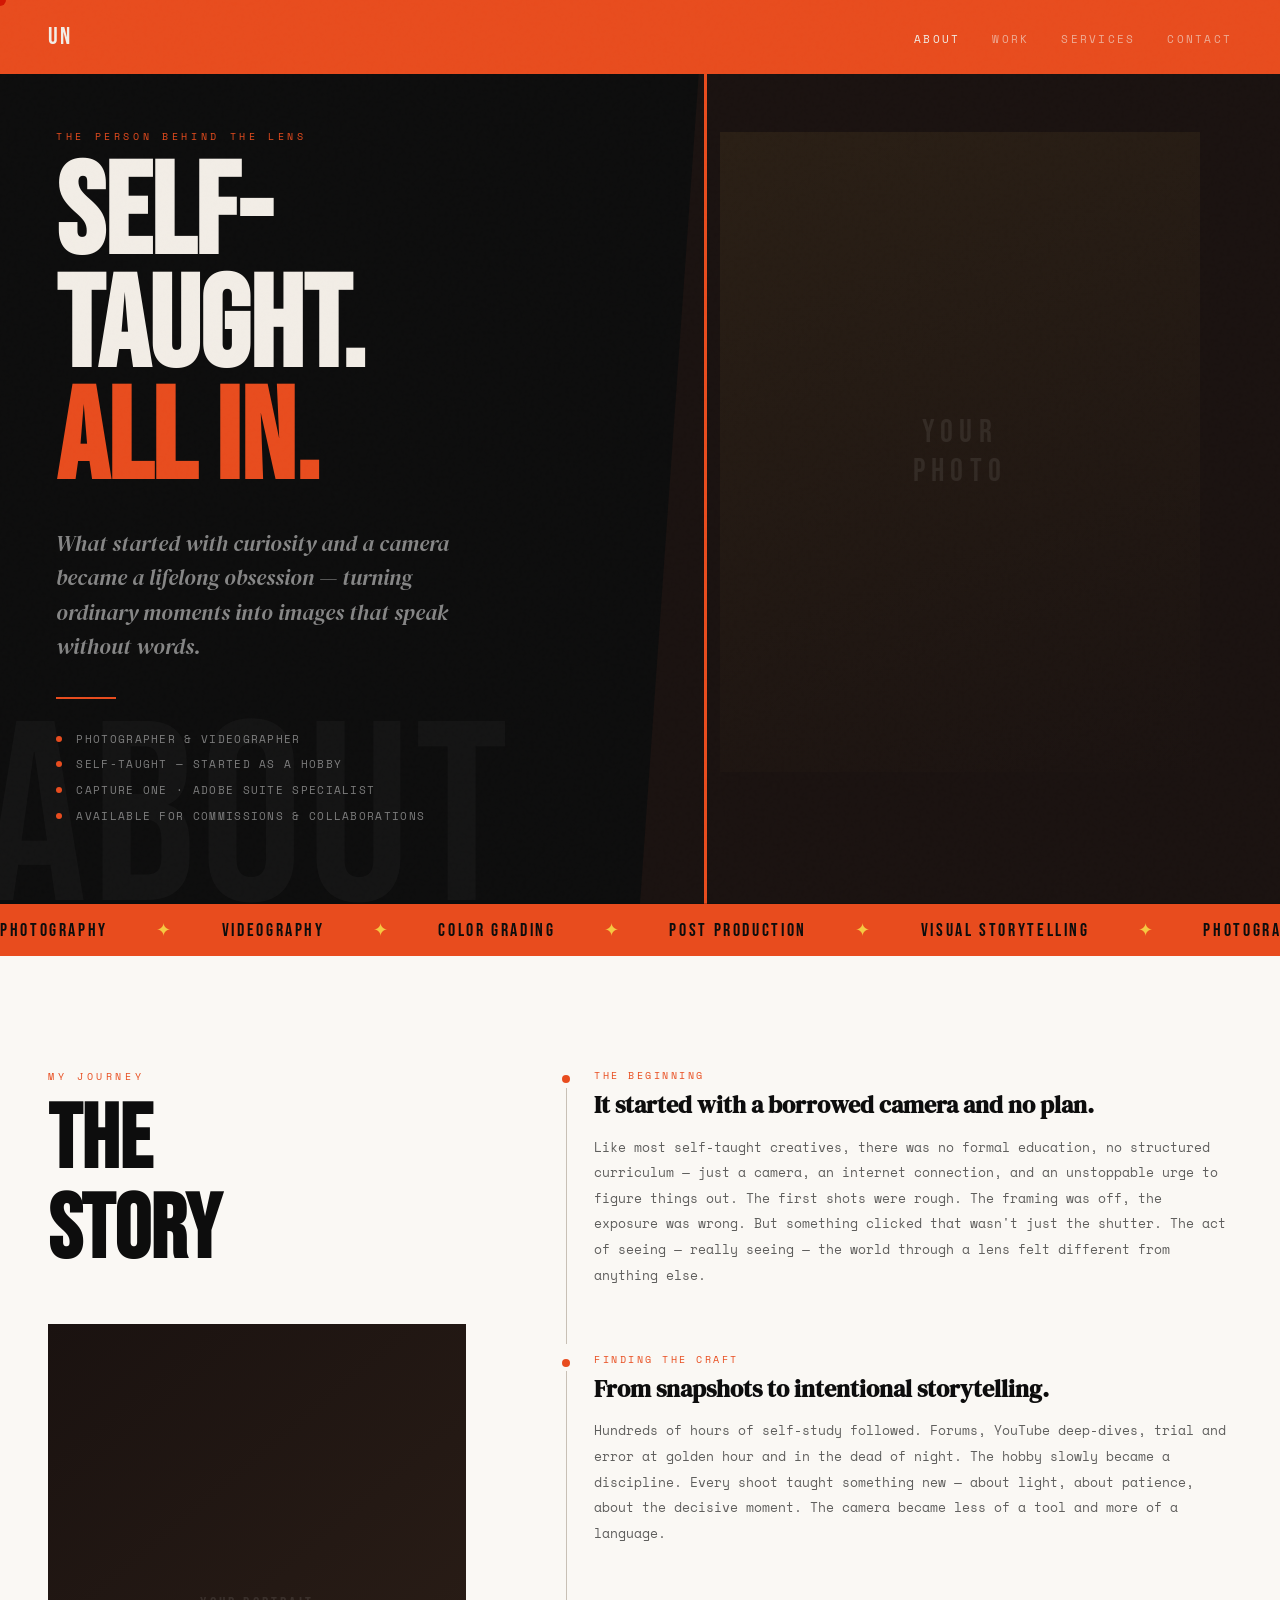
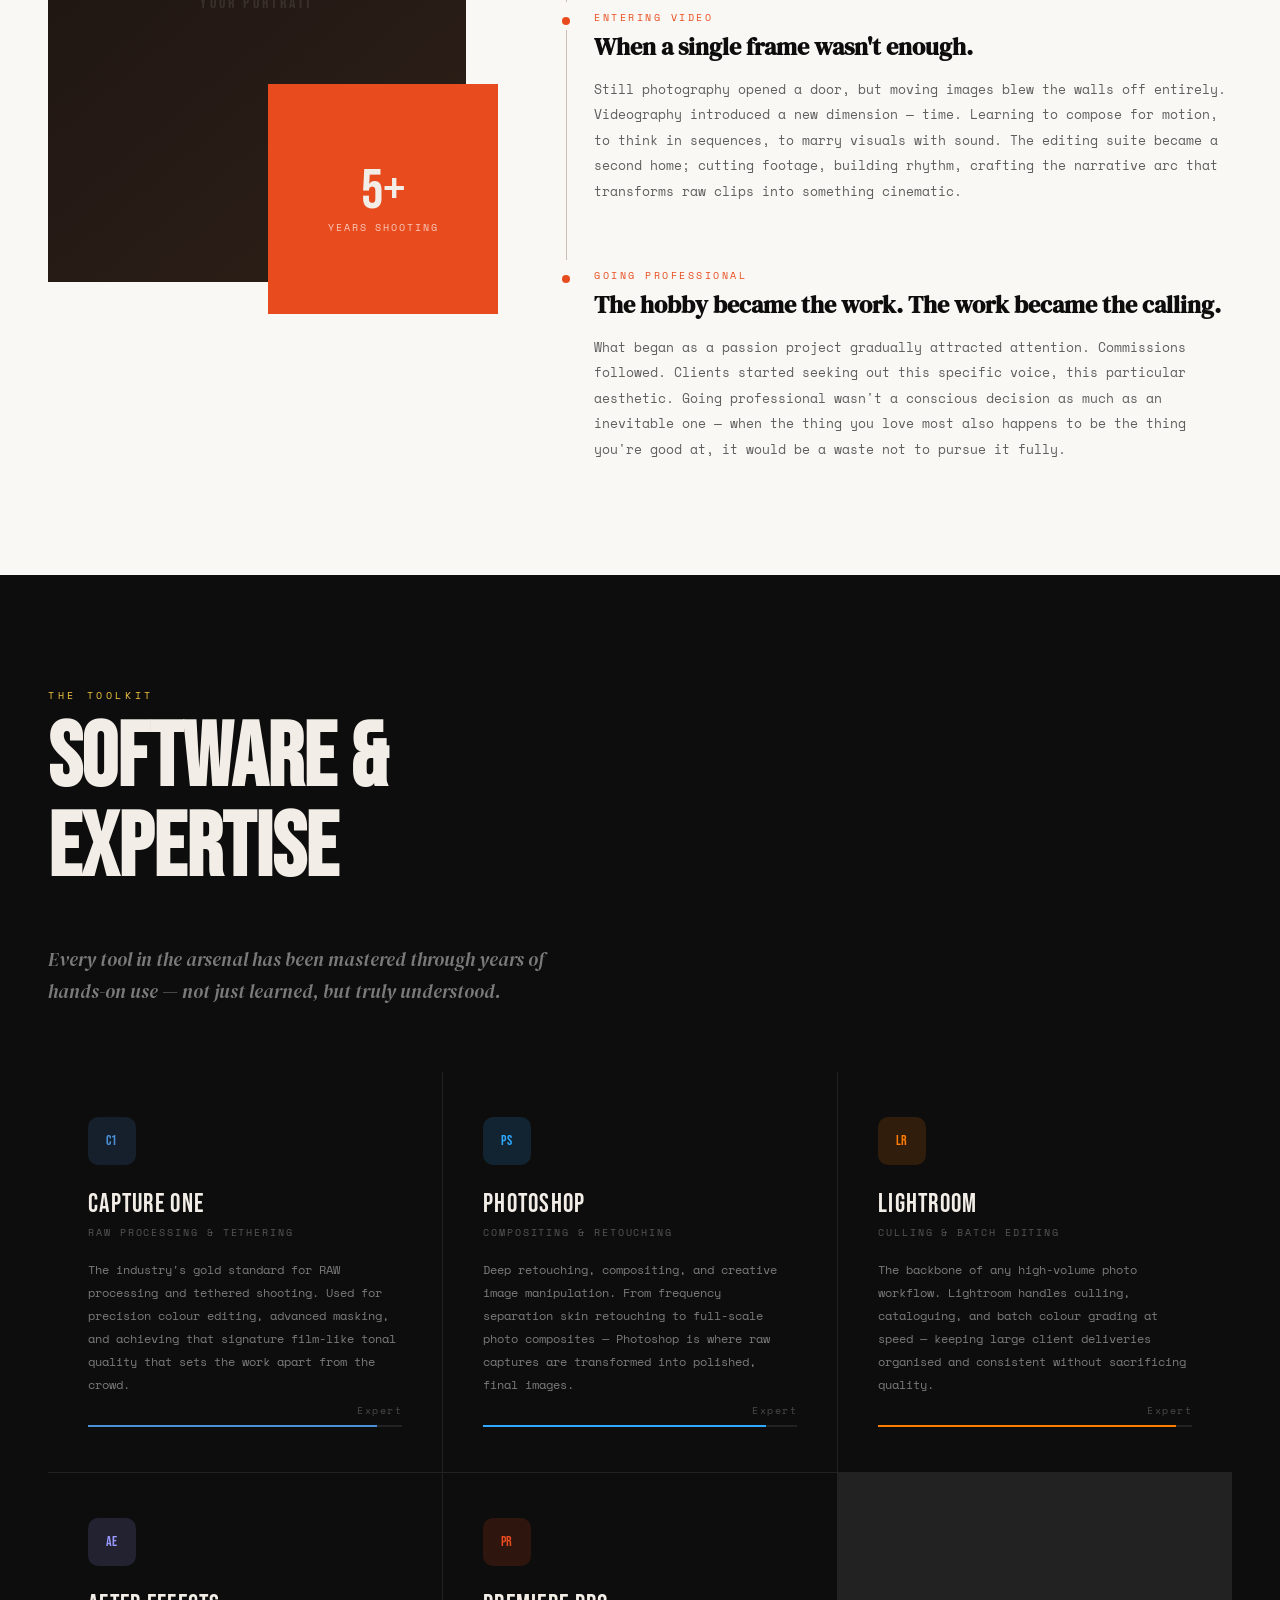
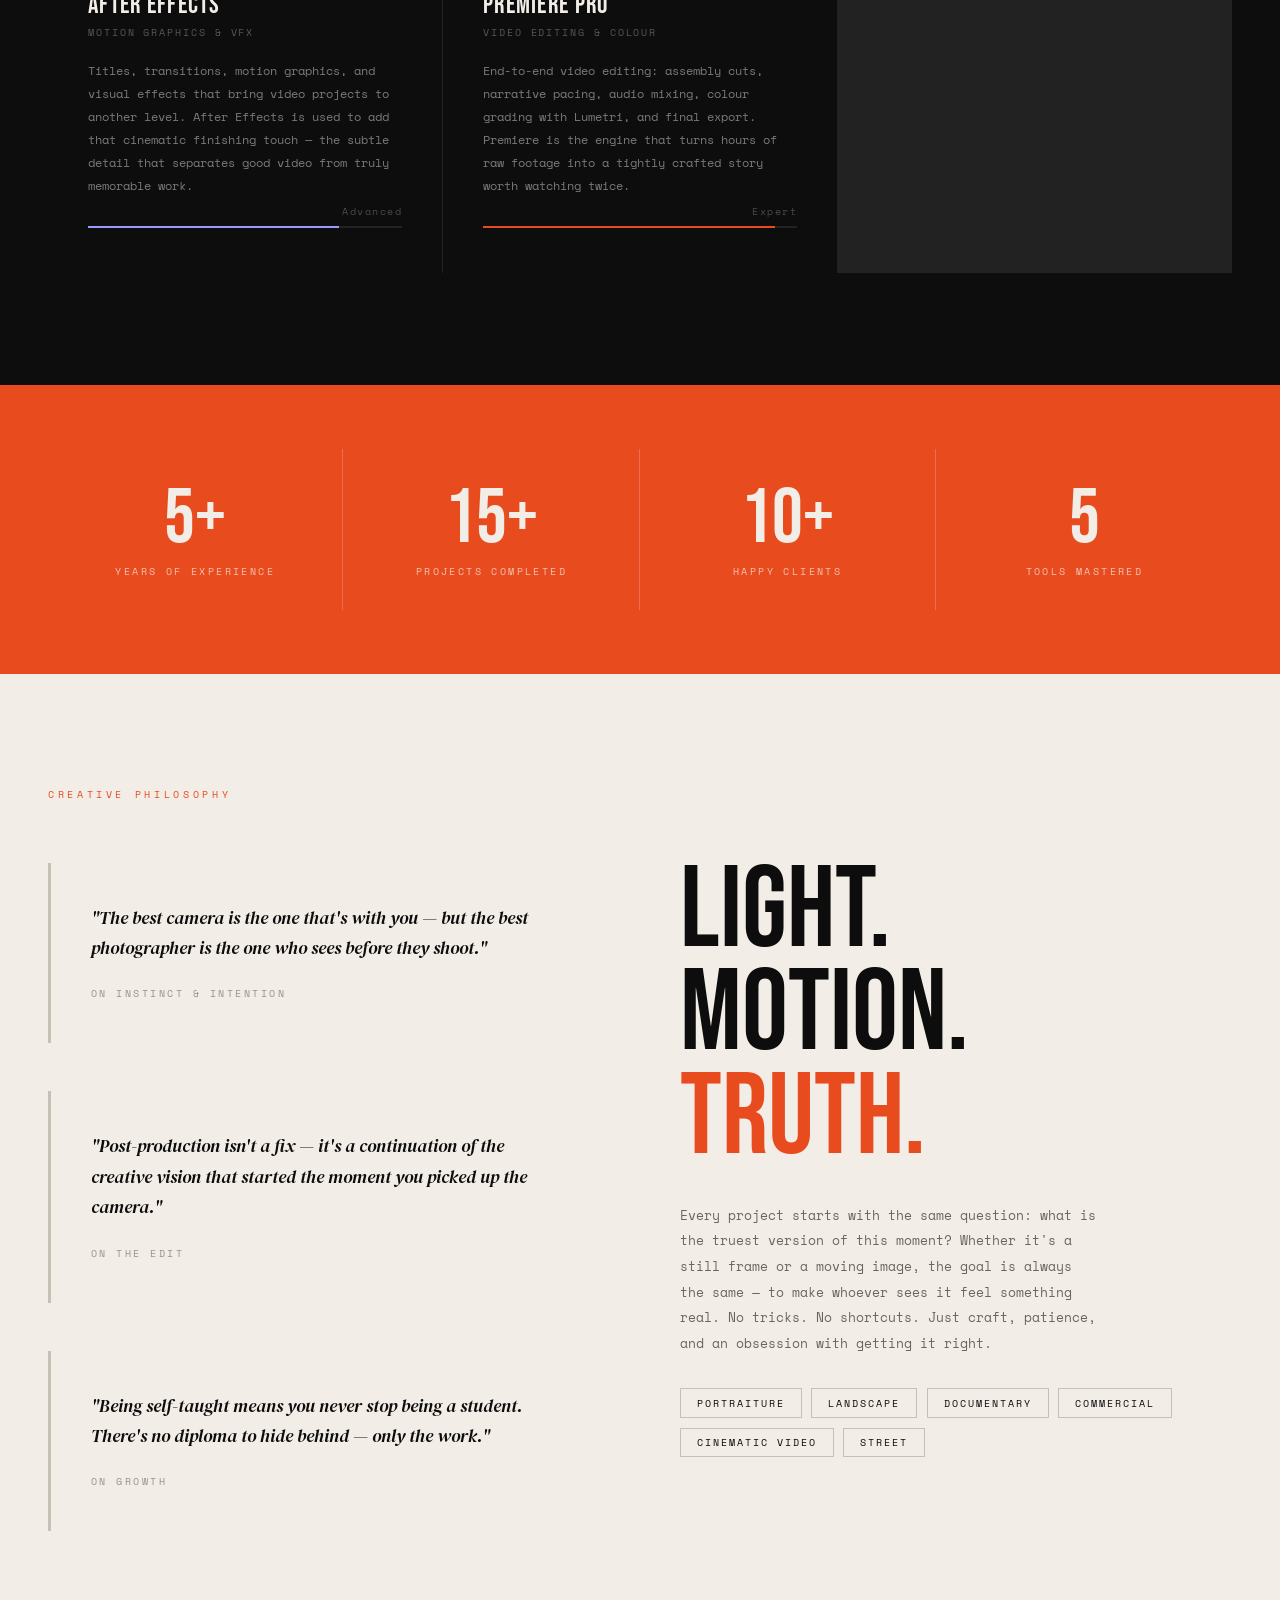
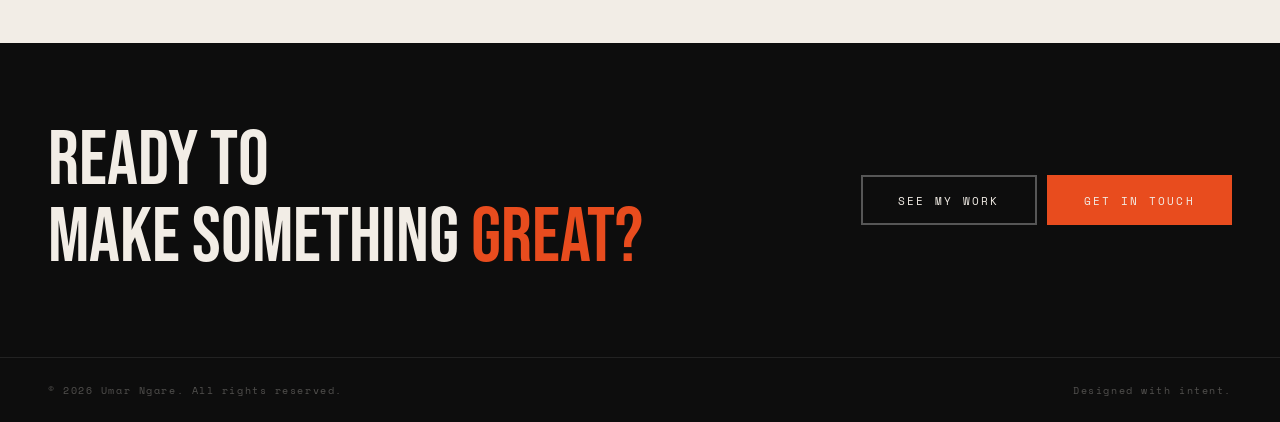
==== commit a7b150f3: "Changed the font color for the nav links." ====
--- a/about.html
+++ b/about.html
@@ -13,7 +13,7 @@
 
   <!-- NAV -->
   <nav>
-    <a href="./index.html" class="nav-logo">YN</a>
+    <a href="./index.html" class="nav-logo">UN</a>
     <ul class="nav-links">
       <li><a href="./about.html" class="active">About</a></li>
       <li><a href="./works.html">Work</a></li>
--- a/aboutStyle.css
+++ b/aboutStyle.css
@@ -43,17 +43,18 @@
       z-index: 100;
       display: flex; justify-content: space-between; align-items: center;
       padding: 1.4rem 3rem;
-      mix-blend-mode: multiply;
+      /* mix-blend-mode: multiply; */
+      background: var(--fire);
     }
     .nav-logo {
       font-family: 'Bebas Neue', sans-serif;
       font-size: 1.5rem; letter-spacing: 0.1em;
-      color: var(--ink); text-decoration: none;
+      color: var(--paper); text-decoration: none;
     }
     .nav-links { display: flex; gap: 2rem; list-style: none; }
     .nav-links a {
       font-size: 0.7rem; letter-spacing: 0.2em;
-      text-transform: uppercase; color: var(--ink);
+      text-transform: uppercase; color: var(--paper);
       text-decoration: none; opacity: 0.6; transition: opacity 0.2s;
     }
     .nav-links a:hover { opacity: 1; }
